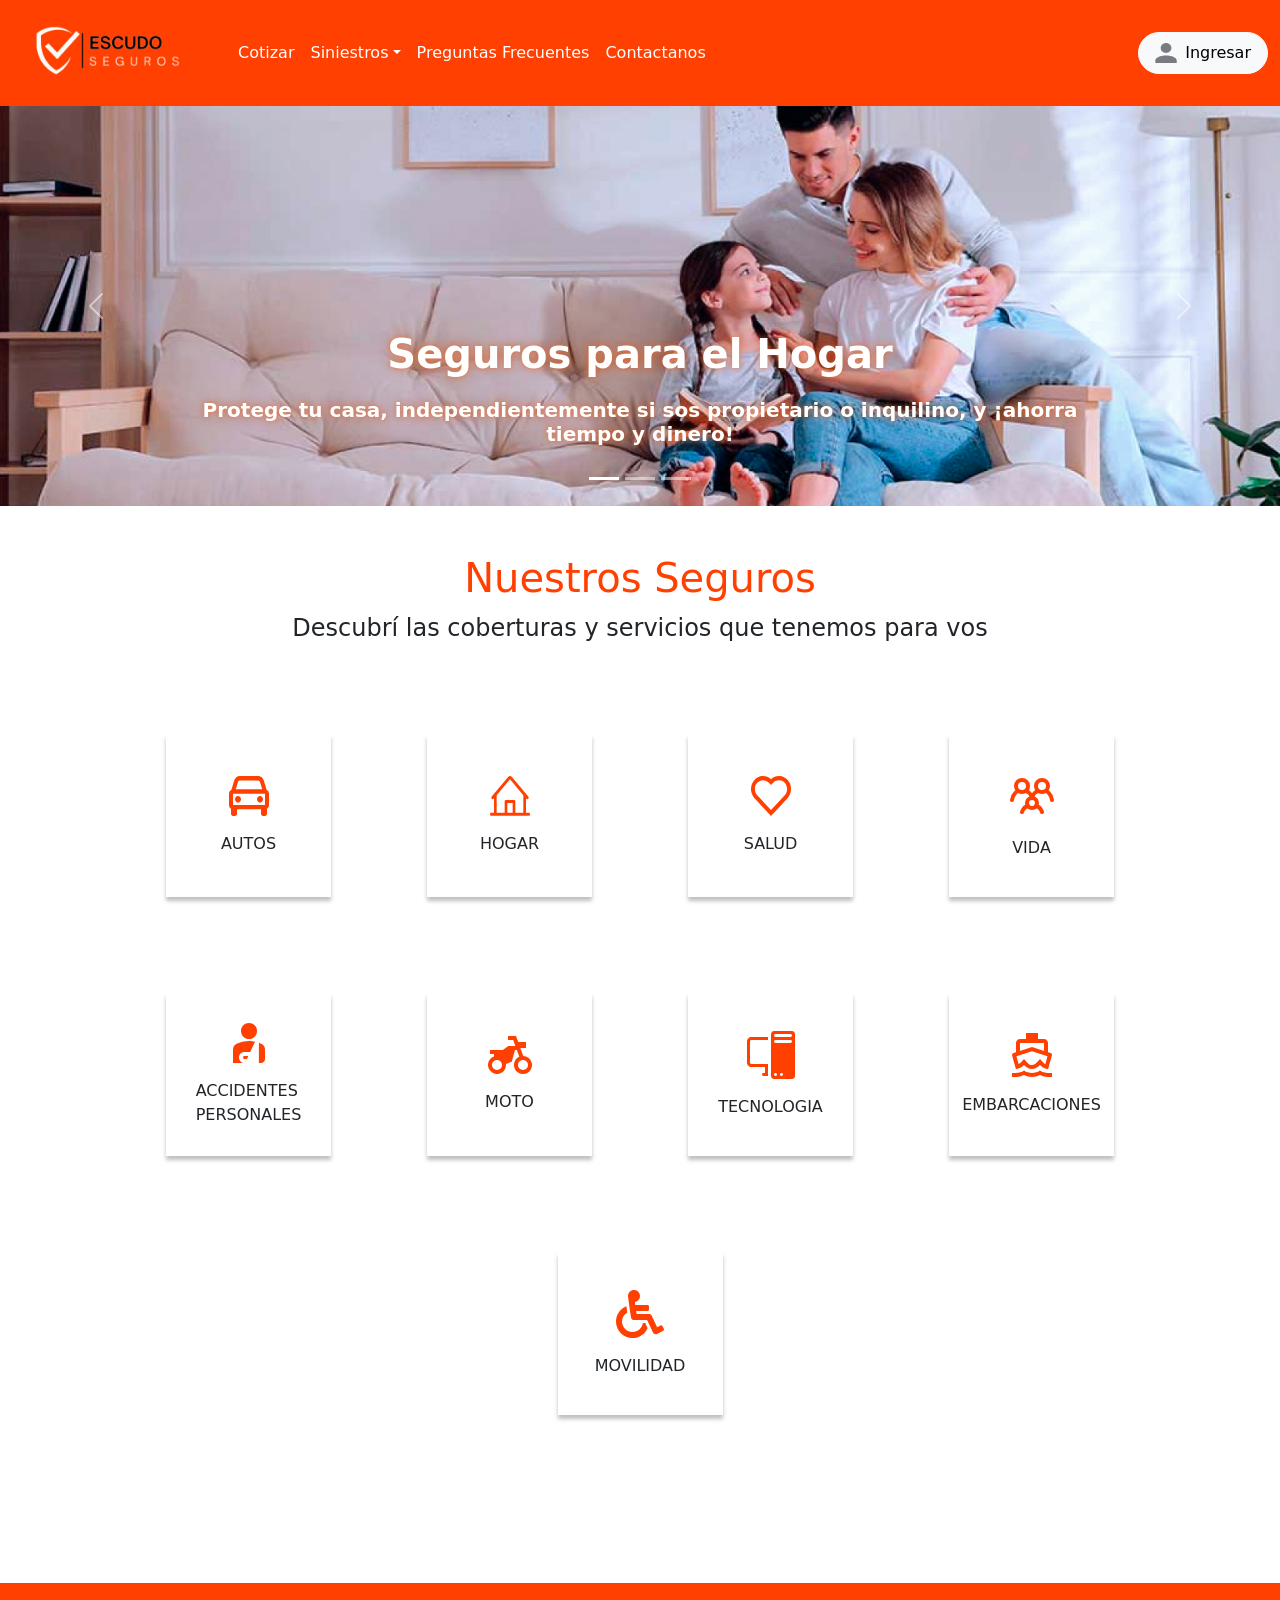
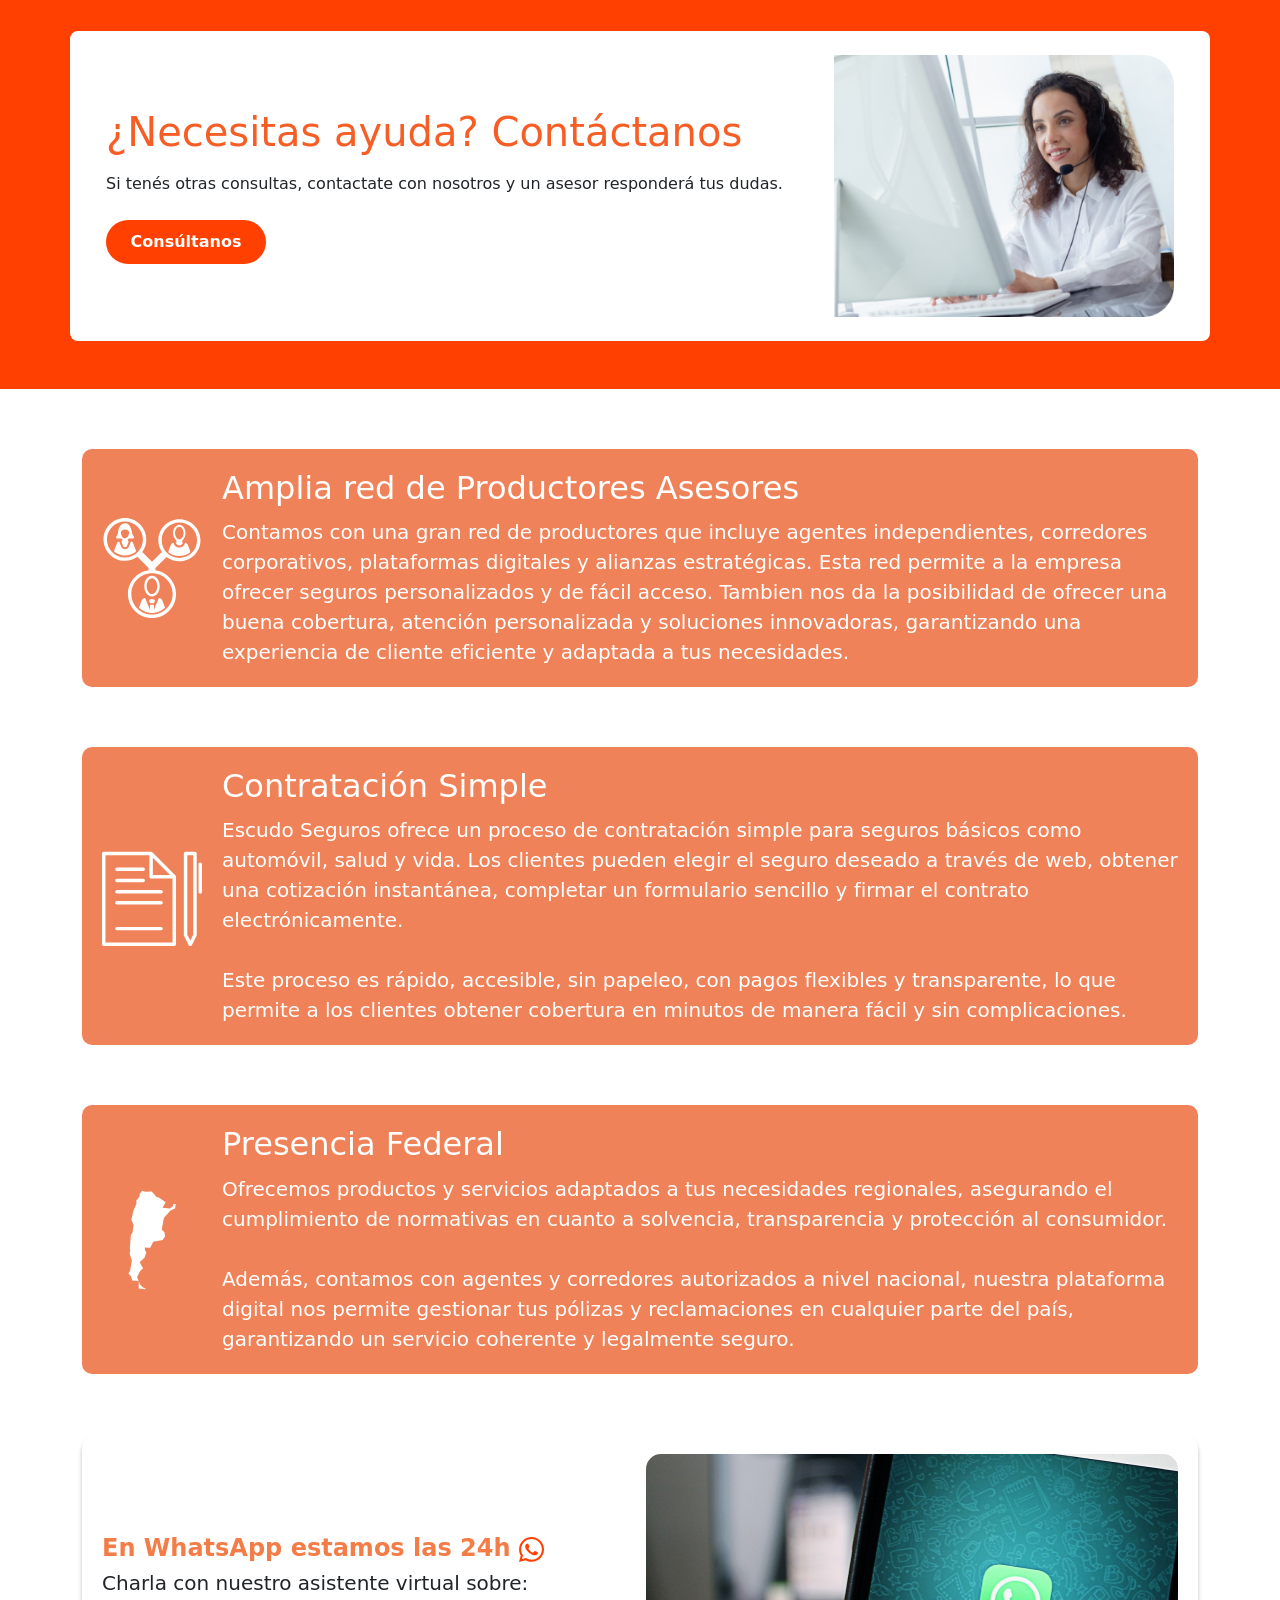
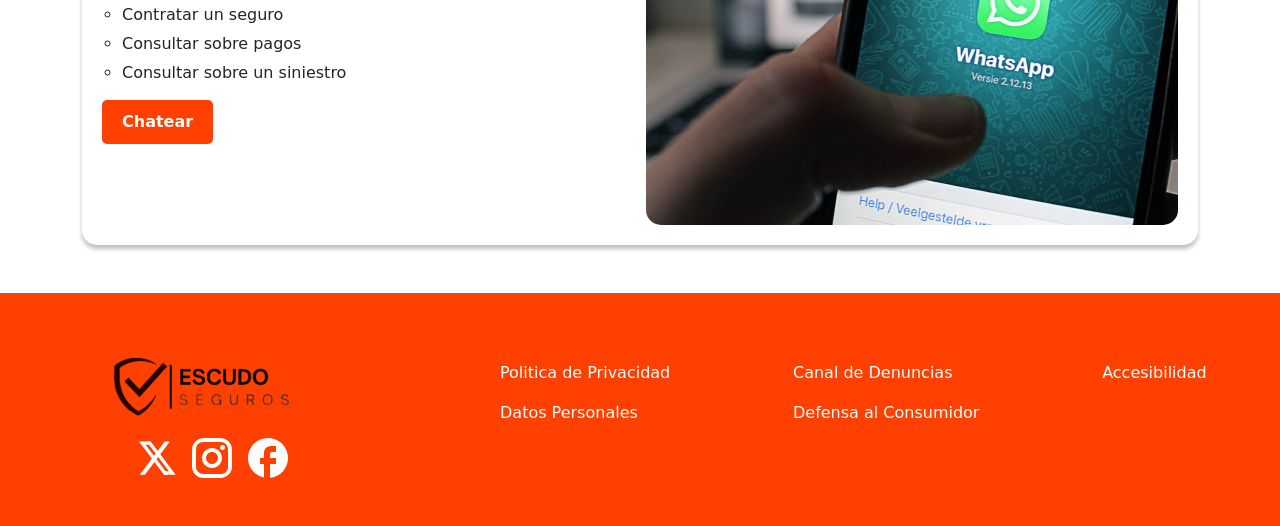
==== index.html @ 7edacebc "Subiendo el proyecto final actualizado" ====
<!DOCTYPE html>
<html lang="es">
<head>
    <meta charset="UTF-8">
    <meta name="viewport" content="width=device-width, initial-scale=1.0">
    <title>Escudo Seguros</title>
    <link rel="stylesheet" href="scss/custom.css">
    <link rel="shortcut icon" href="public/icon/escudo.ico" type="image/x-icon">
    <link rel="stylesheet" href="style.css">
    <!-- bootstrap css -->
    <link href="https://cdn.jsdelivr.net/npm/bootstrap@5.3.3/dist/css/bootstrap.min.css" rel="stylesheet" integrity="sha384-QWTKZyjpPEjISv5WaRU9OFeRpok6YctnYmDr5pNlyT2bRjXh0JMhjY6hW+ALEwIH" crossorigin="anonymous">
</head>
<body>
    <!-- navbar -->
    <header>
        <nav class="navbar navbar-expand-lg navbar-dark" style="background-color: #FF4000;">
            <div class="container-fluid">
                <a class="navbar-brand" href="index.html">
                    <img src="public/img/escudo-blan.png" alt="escudo-blan" style="height: 80px;">
                </a>
                <button class="navbar-toggler" type="button" data-bs-toggle="collapse" data-bs-target="#navbarSupportedContent" aria-controls="navbarSupportedContent" aria-expanded="false" aria-label="Toggle navigation">
                    <span class="navbar-toggler-icon"></span>
                </button>
                <div class="collapse navbar-collapse" id="navbarSupportedContent">
                    <ul class="navbar-nav me-auto mb-2 mb-lg-0">
                        <li class="nav-item">
                            <a class="nav-link active" aria-current="page" href="pages/Cotizar.html ">Cotizar</a>
                        </li>
                        <li class="nav-item dropdown">
                            <a class="nav-link dropdown-toggle active" href="pages/siniestros.html" role="button" data-bs-toggle="dropdown" aria-expanded="false">Siniestros</a>
                            <ul class="dropdown-menu border-0 shadow-lg">
                                <li><a class="dropdown-item py-2"  href="pages/siniestros.html">Denunciar Siniestros</a></li>
                                <li><a class="dropdown-item py-2" href="pages/Edo.Siniestro.html">Estado del Siniestro</a></li>
                                <li><hr class="dropdown-divider"></li>
                                <li><a class="dropdown-item py-2" href="pages/Aux24_7.html">Auxilio Mecánico 24/7</a></li>
                            </ul>
                        </li>
                        <li class="nav-item">
                            <a class="nav-link active" href="pages/PreguntasFrecuentes.html">Preguntas Frecuentes</a>
                        </li>
                        <li class="nav-item">
                            <a class="nav-link active" aria-current="page" href="pages/Contactanos.html">Contactanos</a>
                        </li>
                    </ul>
                    <button class="btn btn-light d-flex align-items-center gap-2 px-3 py-2 rounded-pill" type="button">
                        <img src="public/icon/Per ingresar.svg" alt="Icono ingresar">
                        <a href="pages/ingresar.html" class="text-decoration-none text-black"><span>Ingresar</span></a>
                    </button>
                </div>
            </div>
        </nav>
    </header>

    <main>
        
    <!-- CARRUSEL DE SEGUROS-->
        <aside>
            <div id="carouselExampleCaptions" class="carousel slide">
                <div class="carousel-indicators">
                <button type="button" data-bs-target="#carouselExampleCaptions" data-bs-slide-to="0" class="active" aria-current="true" aria-label="Slide 1"></button>
                <button type="button" data-bs-target="#carouselExampleCaptions" data-bs-slide-to="1" aria-label="Slide 2"></button>
                <button type="button" data-bs-target="#carouselExampleCaptions" data-bs-slide-to="2" aria-label="Slide 3"></button>
                </div>
                <div class="carousel-inner">
                <div class="carousel-item active">
                    <img src="public/img/segurohogar.png" class=" w-100 " style="height: 400px; object-fit: cover;" alt="segurohogar">
                    <div class="carousel-caption d-none d-md-block ">
                    <h1 class="blur-text">Seguros para el Hogar</h1>
                    <h5 class="blur-text">Protege tu casa, independientemente si sos propietario o inquilino, y ¡ahorra tiempo y dinero!</h5>
                    </div>
                </div>
                <div class="carousel-item">
                    <img src="public/img/seguro-autos 1.png" class=" w-100 " style="height: 400px; object-fit: cover;"  alt="seguro-autos">
                    <div class="carousel-caption d-none d-md-block">
                    <h1 class="blur-text">Seguros para tu Auto</h1>
                    <h5 class="blur-text">Viaja seguro, viaja tranquilo. Un seguro de auto que te acompaña en cada kilómetro.</h5>
                </div>
                </div>
                <div class="carousel-item">
                    <img src="public/img/accidentepersonal.png" class=" w-100 " style="height: 400px; object-fit: cover;" alt="accidentepersonal">
                    <div class="carousel-caption d-none d-md-block">
                    <h1 class="blur-text">Seguros para Accidentes Personales</h1>
                    <h5 class="blur-text">La vida es impredecible, pero tu seguridad no tiene que serlo. Protege lo más valioso: tú.</h5>
                    </div>
                </div>
                </div>
                <button class="carousel-control-prev" type="button" data-bs-target="#carouselExampleCaptions" data-bs-slide="prev">
                <span class="carousel-control-prev-icon" aria-hidden="true"></span>
                <span class="visually-hidden">Previous</span>
                </button>
                <button class="carousel-control-next" type="button" data-bs-target="#carouselExampleCaptions" data-bs-slide="next">
                <span class="carousel-control-next-icon" aria-hidden="true"></span>
                <span class="visually-hidden">Next</span>
                </button>
            </div>
        </aside>

<!-- NUESTROS SEGUROS -->

<section class="py-5">
    <div class="text-center">
        <h1 class="tex">Nuestros Seguros</h1>
        <p class="fs-4">Descubrí las coberturas y servicios que tenemos para vos</p>
    </div>
    <div class="d-flex justify-content-center py-4 flex-wrap">
        <div class="flex-column p-5 mx-5 my-5 shadow-md d-flex justify-content-center align-items-center" style="height: 163px; width: 165px;box-shadow: 0px 4px 4px 0px rgba(0,0,0,0.25);">
            <img src="public/icon/auto.svg" alt="">
            <span class="mt-3">AUTOS</span>
        </div>
        <div class="flex-column p-5 mx-5 my-5 shadow-md d-flex justify-content-center align-items-center" style="height: 163px; width: 165px;box-shadow: 0px 4px 4px 0px rgba(0,0,0,0.25);">
            <img src="public/icon/casa.svg" alt="">
            <span class="mt-3">HOGAR</span>
        </div>
        <div class="flex-column p-5 mx-5 my-5 shadow-md d-flex justify-content-center align-items-center" style="height: 163px; width: 165px;box-shadow: 0px 4px 4px 0px rgba(0,0,0,0.25);">
            <img src="public/icon/corazon.svg" alt="">
            <span class="mt-3">SALUD</span>
        </div>
        <div class="flex-column p-5 mx-5 my-5 shadow-md d-flex justify-content-center align-items-center" style="height: 163px; width: 165px;box-shadow: 0px 4px 4px 0px rgba(0,0,0,0.25);">
            <img src="public/icon/vida.svg" alt="">
            <span class="mt-3">VIDA</span>
        </div>
        <div class="flex-column p-5 mx-5 my-5 shadow-md d-flex justify-content-center align-items-center" style="height: 163px; width: 165px;box-shadow: 0px 4px 4px 0px rgba(0,0,0,0.25);">
            <img src="./public/icon/Vector.svg" alt="">
            <span class="mt-3">ACCIDENTES PERSONALES</span>
        </div>
        <div class="flex-column p-5 mx-5 my-5 shadow-md d-flex justify-content-center align-items-center" style="height: 163px; width: 165px;box-shadow: 0px 4px 4px 0px rgba(0,0,0,0.25);">
            <img src="public/icon/moto.svg" alt="">
            <span class="mt-3">MOTO</span>
        </div>
        <div class="flex-column p-5 mx-5 my-5 shadow-md d-flex justify-content-center align-items-center" style="height: 163px; width: 165px;box-shadow: 0px 4px 4px 0px rgba(0,0,0,0.25);">
            <img src="public/icon/tecnologia.svg" alt="">
            <span class="mt-3">TECNOLOGIA</span>
        </div>
        <div class="flex-column p-5 mx-5 my-5 shadow-md d-flex justify-content-center align-items-center" style="height: 163px; width: 165px;box-shadow: 0px 4px 4px 0px rgba(0,0,0,0.25);">
            <img src="public/icon/embarcaciones.svg" alt="">
            <span class="mt-3">EMBARCACIONES</span>
        </div>
        <div class="flex-column p-5 mx-5 my-5 shadow-md d-flex justify-content-center align-items-center" style="height: 163px; width: 165px;box-shadow: 0px 4px 4px 0px rgba(0,0,0,0.25);">
            <img src="public/icon/movilidad.svg" alt="">
            <span class="mt-3">MOVILIDAD</span>
        </div>
        </div>
</section>

<!-- CONTACTANOS -->

<section class="d-flex align-items-center justify-content-center text-center mt-5 py-5 sc">
    <div class="container">
        <div class="row bg-white rounded-3 p-4">
            <div class="col-md-8 d-flex flex-column justify-content-center text-start">
                <h1 class="mb-3 h2c">¿Necesitas ayuda? Contáctanos</h1>
                <p class="mb-4">Si tenés otras consultas, contactate con nosotros y un asesor responderá tus dudas.</p>
                <button class="whatsapp-btn sc rounded-pill" style="width: 160px;">
                    <a href="pages/Contactanos.html" class="text-decoration-none text-white"><span>Consúltanos</span></a>
                </button>
            </div>
            <div class="col-md-4 d-flex align-items-center justify-content-center">
                <img class="img-fluid" src="public/img/servicioalclientedigital.png" alt="Servicio al cliente digital" style="height: auto;">
            </div>
        </div>
    </div>
</section>

<!-- POR QUE ELEGIRNOS -->

<section>
    <div class="container mt-5">
        <!-- Tarjeta 1 -->
        <div class="custom-card d-flex">
            <img src="public/icon/family-connection.svg" alt="Amplia red de Productores Asesores">
            <div>
                <h2>Amplia red de Productores Asesores</h2>
                <p class="fs-5">Contamos con una gran red de productores que incluye agentes independientes, corredores corporativos, plataformas digitales y alianzas estratégicas. Esta red permite a la empresa ofrecer seguros personalizados y de fácil acceso.
                    Tambien nos da la posibilidad de  ofrecer una buena cobertura, atención personalizada y soluciones innovadoras, garantizando una experiencia de cliente eficiente y adaptada a tus necesidades.</p>
            </div>
        </div>

        <!-- Tarjeta 2 -->
        <div class="custom-card d-flex">
            <img src="public/icon/contratacion simple.svg" alt="Icono de Contratación">
            <div>
                <h2>Contratación Simple</h2>
                <p class="fs-5">Escudo Seguros ofrece un proceso de contratación simple para seguros básicos como automóvil, salud y vida. Los clientes pueden elegir el seguro deseado a través de web, obtener una cotización instantánea, completar un formulario sencillo y firmar el contrato electrónicamente.<br>
                    <br>
                    Este proceso es rápido, accesible, sin papeleo, con pagos flexibles y transparente, lo que permite a los clientes obtener cobertura en minutos de manera fácil y sin complicaciones.</p>
            </div>
        </div>

        <!-- Tarjeta 3 -->
        <div class="custom-card d-flex">
            <img src="public/icon/presenciaFederal.svg" alt="Icono de Presencia">
            <div>
                <h2 >Presencia Federal</h2>
                <p class="fs-5">Ofrecemos productos y servicios adaptados a tus necesidades regionales, asegurando el cumplimiento de normativas en cuanto a solvencia, transparencia y protección al consumidor. <br>
                    <br>
                    Además, contamos con agentes y corredores autorizados a nivel nacional, nuestra plataforma digital nos permite gestionar tus pólizas y reclamaciones en cualquier parte del país, garantizando un servicio coherente y legalmente seguro.
                </p>
            </div>
        </div>
    </div>
</section>

<!-- WHATSAPP -->

<section>
    <div class="container my-5">
        <div class="whatsapp-card">
            <!-- Información -->
            <div class="whatsapp-info">
                <h4>En WhatsApp estamos las 24h <img src="public/icon/ws contac.svg" alt="WhatsApp" style="width: 25px;"></h4>
                <h5 >Charla con nuestro asistente virtual sobre:</h5>
                <ul>
                    <li>Contratar un seguro</li>
                    <li>Consultar sobre pagos</li>
                    <li>Consultar sobre un siniestro</li>
                </ul>
                <button class="whatsapp-btn">
                    <a href="https://web.whatsapp.com/" class="text-decoration-none text-white"><span>Chatear</span></a>
                </button>
            </div>

            <!-- Imagen -->
            <div class="whatsapp-image">
                <img class="img-fluid" style="height: auto;" src="public/img/whatsapp-2 1.png" alt="WhatsApp Chat">
</section>

</main>

<!-- footer -->

<footer class=" text-center py-5 mt-5" style="background-color: #FF4000;">
    <div class="container-fluid">
        <div class="row align-items-center">
            <div class="col-md-4">
                <img src="public/img/escudoblack.png" alt="escudonegro" class="mb-3">
                <div class="d-flex justify-content-center gap-3">
                    <img src="public/icon/x.svg" alt="x" class="cursor-pointer">
                    <img src="public/icon/ig.svg" alt="Instagram" class="cursor-pointer">
                    <img src="public/icon/fb.svg" alt="Facebook" class="cursor-pointer">
                </div>
            </div>
            <div class="col-md-8">
                <nav class="d-flex justify-content-around">
                    <ul class="list-unstyled text-start">
                        <li class="mb-3"><a href="" class="text-decoration-none text-white">Politica de Privacidad</a></li>
                        <li class="mb-3"><a href="" class="text-decoration-none text-white">Datos Personales</a></li>
                    </ul>
                    <ul class="list-unstyled text-start">
                        <li class="mb-3"><a href="" class="text-decoration-none text-white">Canal de Denuncias</a></li>
                        <li class="mb-3"><a href="" class="text-decoration-none text-white">Defensa al Consumidor</a></li>
                    </ul>
                    <ul class="list-unstyled text-start">
                        <li class="mb-3"><a href="" class="text-decoration-none text-white">Accesibilidad</a></li>
                    </ul>
                </nav>
            </div>
        </div>
    </div>
</footer>

    <!-- bootstrap js  -->
    <script src="https://cdn.jsdelivr.net/npm/bootstrap@5.3.3/dist/js/bootstrap.bundle.min.js" integrity="sha384-YvpcrYf0tY3lHB60NNkmXc5s9fDVZLESaAA55NDzOxhy9GkcIdslK1eN7N6jIeHz" crossorigin="anonymous"></script>
</body>
</html>
---- style.css ----
.nav {
    background: #FF4000;
    height: 140px ;
}

.lin{
    color: white;
}

.tex{
    color: #FF4000;
}

.h2c{
    color: #F75E25;
}

.sc{
    background-color: #FF4000;
}

/* Estilo del título con difuminado */
.blur-text {
    
    font-weight: bold;
    color: #ffffff; /* Color base */
    text-shadow: 0 0 5px rgba(232, 98, 36, 0.6), /* Difuminado ligero */
                 0 0 10px rgba(232, 98, 36, 0.4), /* Difuminado medio */
                 0 0 15px rgba(232, 98, 36, 0.2); /* Difuminado suave */
    margin-bottom: 20px;
}

.custom-card {
    background-color: #F08259;
    color: white;
    border-radius: 10px;
    padding: 20px;
    margin: 60px 0;
    display: flex;
    align-items: center;
}
.custom-card img {
    width: 100px;
    margin-right: 20px;
}
.custom-card h2 {
    margin-bottom: 10px;
}
.custom-card p {
    margin: 0;
}
.custom-card:hover {
    box-shadow: 0 4px 15px rgba(0, 0, 0, 0.2);
}

.whatsapp-card {
    background-color: white;
    border-radius: 15px;
    box-shadow: 0px 4px 4px 0px rgba(0,0,0,0.25);
    padding: 20px;
    display: flex;
    align-items: center;
    gap: 20px;
}
.whatsapp-info {
    flex: 1;
}
.whatsapp-info h4 {
    color: #f47c47;
    font-weight: bold;
}
.whatsapp-info p {
    margin-bottom: 10px;
}
.whatsapp-info ul {
    padding-left: 20px;
    margin-bottom: 15px;
}
.whatsapp-info ul li {
    list-style-type: circle;
    margin-bottom: 5px;
}
.whatsapp-btn {
    background-color: #FF4000;
    color: white;
    border: none;
    padding: 10px 20px;
    border-radius: 5px;
    font-weight: bold;
}
.whatsapp-btn:hover {
    background-color: #e0693c;
}
.whatsapp-image img {
    width: 100%;
    border-radius: 15px;
}

.footer{
    color: white;
    text-align: center;
    width: 100%;
    height: 175px;
    margin-top: 20px;
}

.ulclass{
    color: white;
}

.faq-section {
    background-color: #F6ECEC;
    border-radius: 10px; 
    padding: 20px; 
}

.faq-title {
    color: #f05922; 
    font-weight: bold;
}
@media (min-width: 992px) {                                                                                   
    .nav-item.dropdown:hover .dropdown-menu {                                                                 
        display: block;                                                                                       
        margin-top: 0;                                                                                        
        animation: fadeIn 0.2s ease-in-out;                                                                   
    }                                                                                                         
}
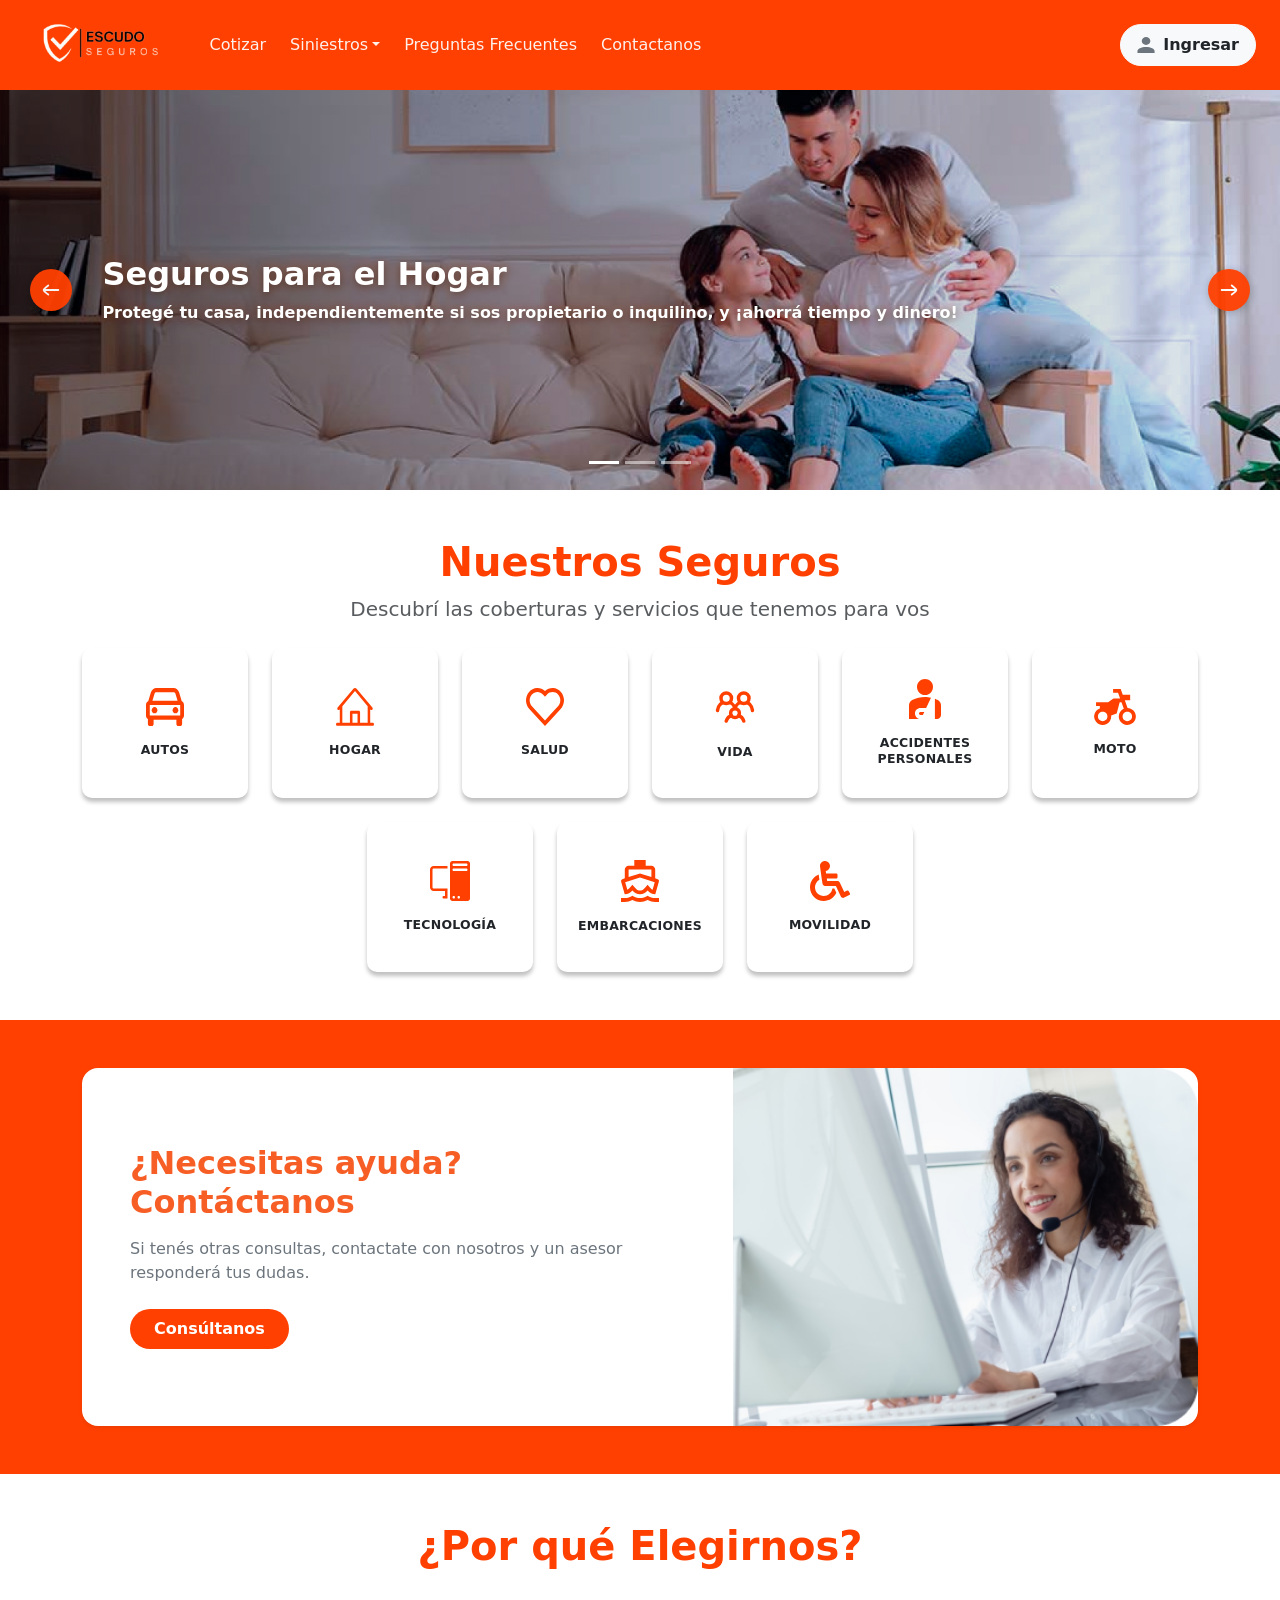
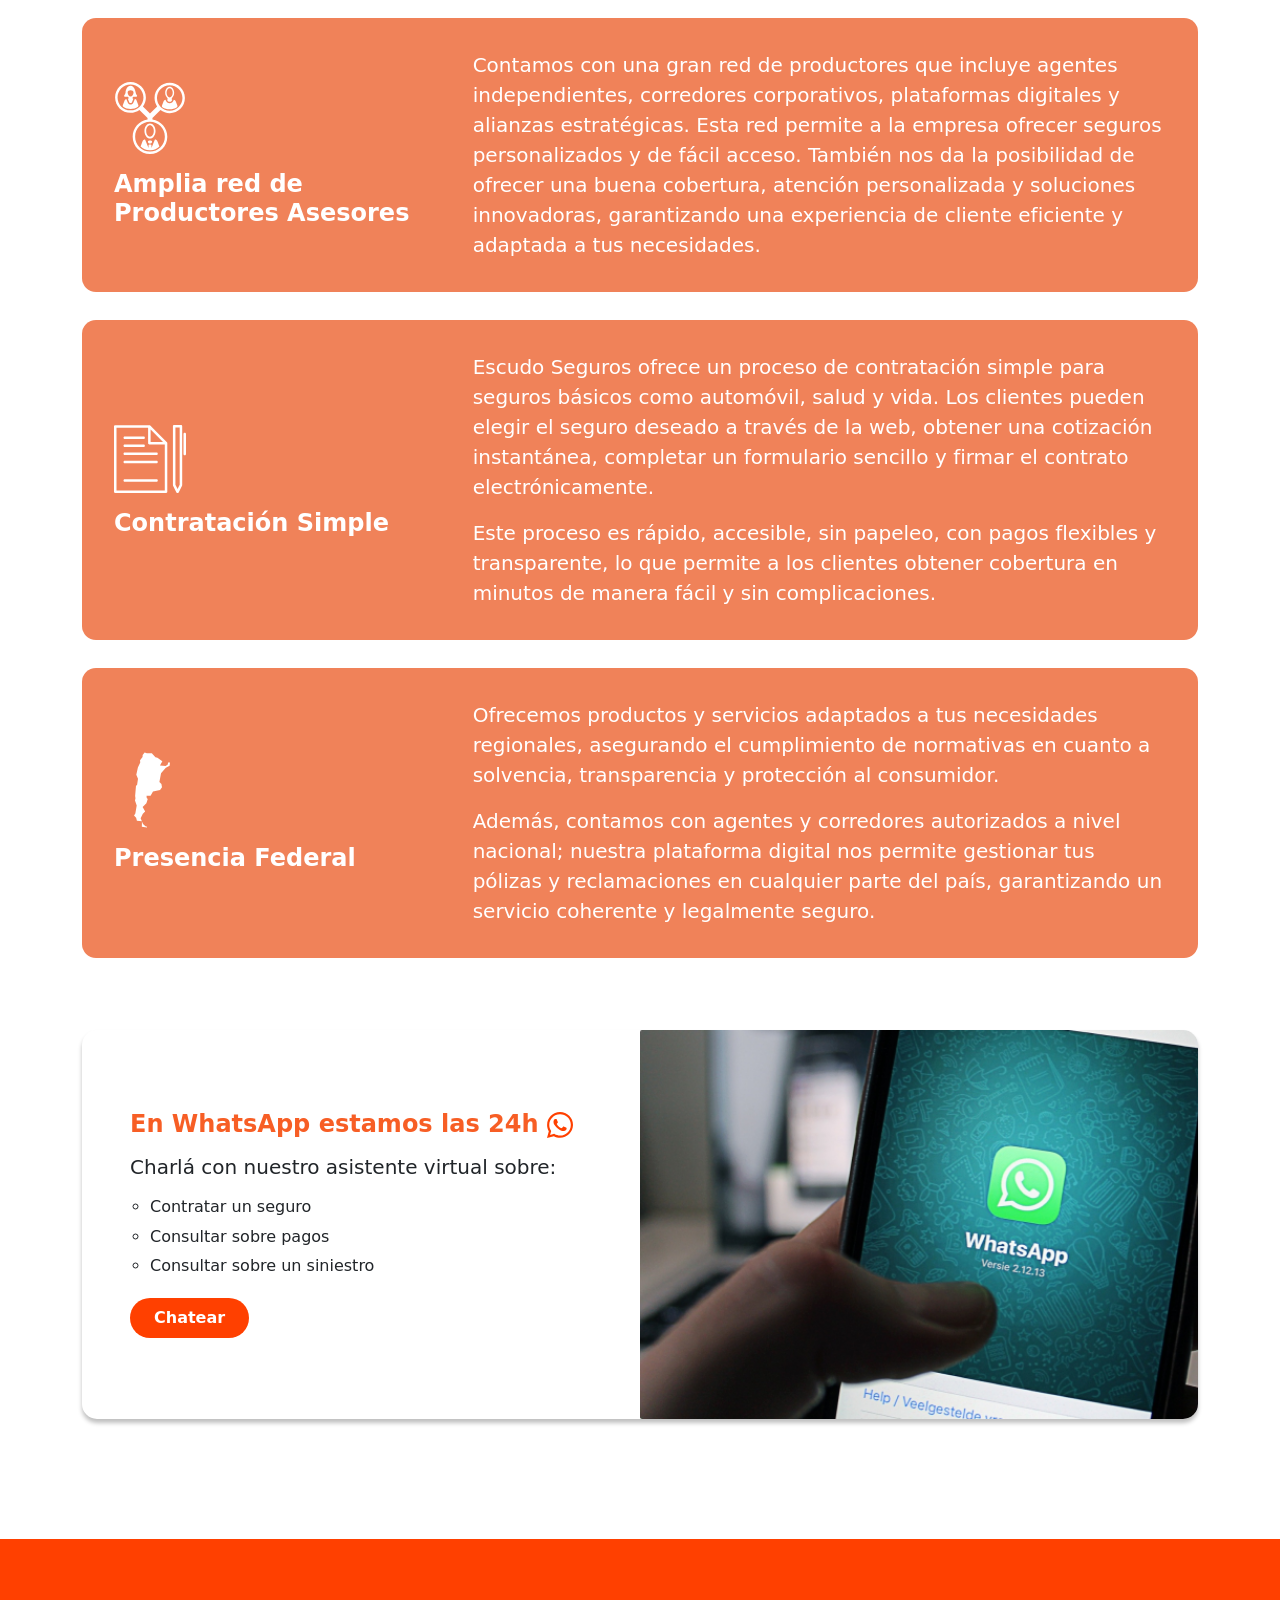
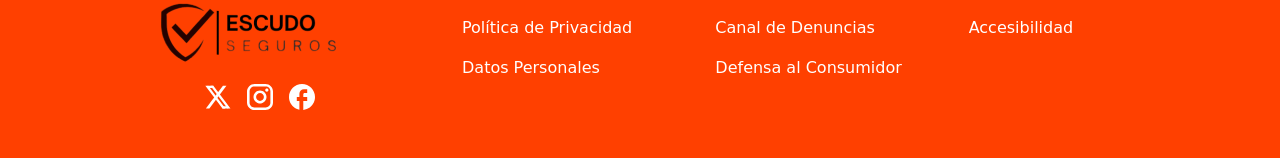
==== commit 977f5557: "terminando" ====
--- a/index.html
+++ b/index.html
@@ -1,264 +1,369 @@
-<!DOCTYPE html>
-<html lang="es">
-<head>
-    <meta charset="UTF-8">
-    <meta name="viewport" content="width=device-width, initial-scale=1.0">
-    <title>Escudo Seguros</title>
-    <link rel="stylesheet" href="scss/custom.css">
-    <link rel="shortcut icon" href="public/icon/escudo.ico" type="image/x-icon">
-    <link rel="stylesheet" href="style.css">
-    <!-- bootstrap css -->
-    <link href="https://cdn.jsdelivr.net/npm/bootstrap@5.3.3/dist/css/bootstrap.min.css" rel="stylesheet" integrity="sha384-QWTKZyjpPEjISv5WaRU9OFeRpok6YctnYmDr5pNlyT2bRjXh0JMhjY6hW+ALEwIH" crossorigin="anonymous">
-</head>
-<body>
-    <!-- navbar -->
-    <header>
-        <nav class="navbar navbar-expand-lg navbar-dark" style="background-color: #FF4000;">
-            <div class="container-fluid">
-                <a class="navbar-brand" href="index.html">
-                    <img src="public/img/escudo-blan.png" alt="escudo-blan" style="height: 80px;">
-                </a>
-                <button class="navbar-toggler" type="button" data-bs-toggle="collapse" data-bs-target="#navbarSupportedContent" aria-controls="navbarSupportedContent" aria-expanded="false" aria-label="Toggle navigation">
-                    <span class="navbar-toggler-icon"></span>
-                </button>
-                <div class="collapse navbar-collapse" id="navbarSupportedContent">
-                    <ul class="navbar-nav me-auto mb-2 mb-lg-0">
-                        <li class="nav-item">
-                            <a class="nav-link active" aria-current="page" href="pages/Cotizar.html ">Cotizar</a>
-                        </li>
-                        <li class="nav-item dropdown">
-                            <a class="nav-link dropdown-toggle active" href="pages/siniestros.html" role="button" data-bs-toggle="dropdown" aria-expanded="false">Siniestros</a>
-                            <ul class="dropdown-menu border-0 shadow-lg">
-                                <li><a class="dropdown-item py-2"  href="pages/siniestros.html">Denunciar Siniestros</a></li>
-                                <li><a class="dropdown-item py-2" href="pages/Edo.Siniestro.html">Estado del Siniestro</a></li>
-                                <li><hr class="dropdown-divider"></li>
-                                <li><a class="dropdown-item py-2" href="pages/Aux24_7.html">Auxilio Mecánico 24/7</a></li>
-                            </ul>
-                        </li>
-                        <li class="nav-item">
-                            <a class="nav-link active" href="pages/PreguntasFrecuentes.html">Preguntas Frecuentes</a>
-                        </li>
-                        <li class="nav-item">
-                            <a class="nav-link active" aria-current="page" href="pages/Contactanos.html">Contactanos</a>
-                        </li>
-                    </ul>
-                    <button class="btn btn-light d-flex align-items-center gap-2 px-3 py-2 rounded-pill" type="button">
-                        <img src="public/icon/Per ingresar.svg" alt="Icono ingresar">
-                        <a href="pages/ingresar.html" class="text-decoration-none text-black"><span>Ingresar</span></a>
-                    </button>
-                </div>
-            </div>
-        </nav>
-    </header>
-
-    <main>
-        
-    <!-- CARRUSEL DE SEGUROS-->
-        <aside>
-            <div id="carouselExampleCaptions" class="carousel slide">
-                <div class="carousel-indicators">
-                <button type="button" data-bs-target="#carouselExampleCaptions" data-bs-slide-to="0" class="active" aria-current="true" aria-label="Slide 1"></button>
-                <button type="button" data-bs-target="#carouselExampleCaptions" data-bs-slide-to="1" aria-label="Slide 2"></button>
-                <button type="button" data-bs-target="#carouselExampleCaptions" data-bs-slide-to="2" aria-label="Slide 3"></button>
-                </div>
-                <div class="carousel-inner">
-                <div class="carousel-item active">
-                    <img src="public/img/segurohogar.png" class=" w-100 " style="height: 400px; object-fit: cover;" alt="segurohogar">
-                    <div class="carousel-caption d-none d-md-block ">
-                    <h1 class="blur-text">Seguros para el Hogar</h1>
-                    <h5 class="blur-text">Protege tu casa, independientemente si sos propietario o inquilino, y ¡ahorra tiempo y dinero!</h5>
-                    </div>
-                </div>
-                <div class="carousel-item">
-                    <img src="public/img/seguro-autos 1.png" class=" w-100 " style="height: 400px; object-fit: cover;"  alt="seguro-autos">
-                    <div class="carousel-caption d-none d-md-block">
-                    <h1 class="blur-text">Seguros para tu Auto</h1>
-                    <h5 class="blur-text">Viaja seguro, viaja tranquilo. Un seguro de auto que te acompaña en cada kilómetro.</h5>
-                </div>
-                </div>
-                <div class="carousel-item">
-                    <img src="public/img/accidentepersonal.png" class=" w-100 " style="height: 400px; object-fit: cover;" alt="accidentepersonal">
-                    <div class="carousel-caption d-none d-md-block">
-                    <h1 class="blur-text">Seguros para Accidentes Personales</h1>
-                    <h5 class="blur-text">La vida es impredecible, pero tu seguridad no tiene que serlo. Protege lo más valioso: tú.</h5>
-                    </div>
-                </div>
-                </div>
-                <button class="carousel-control-prev" type="button" data-bs-target="#carouselExampleCaptions" data-bs-slide="prev">
-                <span class="carousel-control-prev-icon" aria-hidden="true"></span>
-                <span class="visually-hidden">Previous</span>
-                </button>
-                <button class="carousel-control-next" type="button" data-bs-target="#carouselExampleCaptions" data-bs-slide="next">
-                <span class="carousel-control-next-icon" aria-hidden="true"></span>
-                <span class="visually-hidden">Next</span>
-                </button>
-            </div>
-        </aside>
-
-<!-- NUESTROS SEGUROS -->
-
-<section class="py-5">
-    <div class="text-center">
-        <h1 class="tex">Nuestros Seguros</h1>
-        <p class="fs-4">Descubrí las coberturas y servicios que tenemos para vos</p>
-    </div>
-    <div class="d-flex justify-content-center py-4 flex-wrap">
-        <div class="flex-column p-5 mx-5 my-5 shadow-md d-flex justify-content-center align-items-center" style="height: 163px; width: 165px;box-shadow: 0px 4px 4px 0px rgba(0,0,0,0.25);">
-            <img src="public/icon/auto.svg" alt="">
-            <span class="mt-3">AUTOS</span>
-        </div>
-        <div class="flex-column p-5 mx-5 my-5 shadow-md d-flex justify-content-center align-items-center" style="height: 163px; width: 165px;box-shadow: 0px 4px 4px 0px rgba(0,0,0,0.25);">
-            <img src="public/icon/casa.svg" alt="">
-            <span class="mt-3">HOGAR</span>
-        </div>
-        <div class="flex-column p-5 mx-5 my-5 shadow-md d-flex justify-content-center align-items-center" style="height: 163px; width: 165px;box-shadow: 0px 4px 4px 0px rgba(0,0,0,0.25);">
-            <img src="public/icon/corazon.svg" alt="">
-            <span class="mt-3">SALUD</span>
-        </div>
-        <div class="flex-column p-5 mx-5 my-5 shadow-md d-flex justify-content-center align-items-center" style="height: 163px; width: 165px;box-shadow: 0px 4px 4px 0px rgba(0,0,0,0.25);">
-            <img src="public/icon/vida.svg" alt="">
-            <span class="mt-3">VIDA</span>
-        </div>
-        <div class="flex-column p-5 mx-5 my-5 shadow-md d-flex justify-content-center align-items-center" style="height: 163px; width: 165px;box-shadow: 0px 4px 4px 0px rgba(0,0,0,0.25);">
-            <img src="./public/icon/Vector.svg" alt="">
-            <span class="mt-3">ACCIDENTES PERSONALES</span>
-        </div>
-        <div class="flex-column p-5 mx-5 my-5 shadow-md d-flex justify-content-center align-items-center" style="height: 163px; width: 165px;box-shadow: 0px 4px 4px 0px rgba(0,0,0,0.25);">
-            <img src="public/icon/moto.svg" alt="">
-            <span class="mt-3">MOTO</span>
-        </div>
-        <div class="flex-column p-5 mx-5 my-5 shadow-md d-flex justify-content-center align-items-center" style="height: 163px; width: 165px;box-shadow: 0px 4px 4px 0px rgba(0,0,0,0.25);">
-            <img src="public/icon/tecnologia.svg" alt="">
-            <span class="mt-3">TECNOLOGIA</span>
-        </div>
-        <div class="flex-column p-5 mx-5 my-5 shadow-md d-flex justify-content-center align-items-center" style="height: 163px; width: 165px;box-shadow: 0px 4px 4px 0px rgba(0,0,0,0.25);">
-            <img src="public/icon/embarcaciones.svg" alt="">
-            <span class="mt-3">EMBARCACIONES</span>
-        </div>
-        <div class="flex-column p-5 mx-5 my-5 shadow-md d-flex justify-content-center align-items-center" style="height: 163px; width: 165px;box-shadow: 0px 4px 4px 0px rgba(0,0,0,0.25);">
-            <img src="public/icon/movilidad.svg" alt="">
-            <span class="mt-3">MOVILIDAD</span>
-        </div>
-        </div>
-</section>
-
-<!-- CONTACTANOS -->
-
-<section class="d-flex align-items-center justify-content-center text-center mt-5 py-5 sc">
-    <div class="container">
-        <div class="row bg-white rounded-3 p-4">
-            <div class="col-md-8 d-flex flex-column justify-content-center text-start">
-                <h1 class="mb-3 h2c">¿Necesitas ayuda? Contáctanos</h1>
-                <p class="mb-4">Si tenés otras consultas, contactate con nosotros y un asesor responderá tus dudas.</p>
-                <button class="whatsapp-btn sc rounded-pill" style="width: 160px;">
-                    <a href="pages/Contactanos.html" class="text-decoration-none text-white"><span>Consúltanos</span></a>
-                </button>
-            </div>
-            <div class="col-md-4 d-flex align-items-center justify-content-center">
-                <img class="img-fluid" src="public/img/servicioalclientedigital.png" alt="Servicio al cliente digital" style="height: auto;">
-            </div>
-        </div>
-    </div>
-</section>
-
-<!-- POR QUE ELEGIRNOS -->
-
-<section>
-    <div class="container mt-5">
-        <!-- Tarjeta 1 -->
-        <div class="custom-card d-flex">
-            <img src="public/icon/family-connection.svg" alt="Amplia red de Productores Asesores">
-            <div>
-                <h2>Amplia red de Productores Asesores</h2>
-                <p class="fs-5">Contamos con una gran red de productores que incluye agentes independientes, corredores corporativos, plataformas digitales y alianzas estratégicas. Esta red permite a la empresa ofrecer seguros personalizados y de fácil acceso.
-                    Tambien nos da la posibilidad de  ofrecer una buena cobertura, atención personalizada y soluciones innovadoras, garantizando una experiencia de cliente eficiente y adaptada a tus necesidades.</p>
-            </div>
-        </div>
-
-        <!-- Tarjeta 2 -->
-        <div class="custom-card d-flex">
-            <img src="public/icon/contratacion simple.svg" alt="Icono de Contratación">
-            <div>
-                <h2>Contratación Simple</h2>
-                <p class="fs-5">Escudo Seguros ofrece un proceso de contratación simple para seguros básicos como automóvil, salud y vida. Los clientes pueden elegir el seguro deseado a través de web, obtener una cotización instantánea, completar un formulario sencillo y firmar el contrato electrónicamente.<br>
-                    <br>
-                    Este proceso es rápido, accesible, sin papeleo, con pagos flexibles y transparente, lo que permite a los clientes obtener cobertura en minutos de manera fácil y sin complicaciones.</p>
-            </div>
-        </div>
-
-        <!-- Tarjeta 3 -->
-        <div class="custom-card d-flex">
-            <img src="public/icon/presenciaFederal.svg" alt="Icono de Presencia">
-            <div>
-                <h2 >Presencia Federal</h2>
-                <p class="fs-5">Ofrecemos productos y servicios adaptados a tus necesidades regionales, asegurando el cumplimiento de normativas en cuanto a solvencia, transparencia y protección al consumidor. <br>
-                    <br>
-                    Además, contamos con agentes y corredores autorizados a nivel nacional, nuestra plataforma digital nos permite gestionar tus pólizas y reclamaciones en cualquier parte del país, garantizando un servicio coherente y legalmente seguro.
-                </p>
-            </div>
-        </div>
-    </div>
-</section>
-
-<!-- WHATSAPP -->
-
-<section>
-    <div class="container my-5">
-        <div class="whatsapp-card">
-            <!-- Información -->
-            <div class="whatsapp-info">
-                <h4>En WhatsApp estamos las 24h <img src="public/icon/ws contac.svg" alt="WhatsApp" style="width: 25px;"></h4>
-                <h5 >Charla con nuestro asistente virtual sobre:</h5>
-                <ul>
-                    <li>Contratar un seguro</li>
-                    <li>Consultar sobre pagos</li>
-                    <li>Consultar sobre un siniestro</li>
-                </ul>
-                <button class="whatsapp-btn">
-                    <a href="https://web.whatsapp.com/" class="text-decoration-none text-white"><span>Chatear</span></a>
-                </button>
-            </div>
-
-            <!-- Imagen -->
-            <div class="whatsapp-image">
-                <img class="img-fluid" style="height: auto;" src="public/img/whatsapp-2 1.png" alt="WhatsApp Chat">
-</section>
-
-</main>
-
-<!-- footer -->
-
-<footer class=" text-center py-5 mt-5" style="background-color: #FF4000;">
-    <div class="container-fluid">
-        <div class="row align-items-center">
-            <div class="col-md-4">
-                <img src="public/img/escudoblack.png" alt="escudonegro" class="mb-3">
-                <div class="d-flex justify-content-center gap-3">
-                    <img src="public/icon/x.svg" alt="x" class="cursor-pointer">
-                    <img src="public/icon/ig.svg" alt="Instagram" class="cursor-pointer">
-                    <img src="public/icon/fb.svg" alt="Facebook" class="cursor-pointer">
-                </div>
-            </div>
-            <div class="col-md-8">
-                <nav class="d-flex justify-content-around">
-                    <ul class="list-unstyled text-start">
-                        <li class="mb-3"><a href="" class="text-decoration-none text-white">Politica de Privacidad</a></li>
-                        <li class="mb-3"><a href="" class="text-decoration-none text-white">Datos Personales</a></li>
-                    </ul>
-                    <ul class="list-unstyled text-start">
-                        <li class="mb-3"><a href="" class="text-decoration-none text-white">Canal de Denuncias</a></li>
-                        <li class="mb-3"><a href="" class="text-decoration-none text-white">Defensa al Consumidor</a></li>
-                    </ul>
-                    <ul class="list-unstyled text-start">
-                        <li class="mb-3"><a href="" class="text-decoration-none text-white">Accesibilidad</a></li>
-                    </ul>
-                </nav>
-            </div>
-        </div>
-    </div>
-</footer>
-
-    <!-- bootstrap js  -->
-    <script src="https://cdn.jsdelivr.net/npm/bootstrap@5.3.3/dist/js/bootstrap.bundle.min.js" integrity="sha384-YvpcrYf0tY3lHB60NNkmXc5s9fDVZLESaAA55NDzOxhy9GkcIdslK1eN7N6jIeHz" crossorigin="anonymous"></script>
-</body>
-</html>+<!DOCTYPE html>
+<html lang="es">
+<head>
+    <meta charset="UTF-8">
+    <meta name="viewport" content="width=device-width, initial-scale=1.0">
+    <title>Escudo Seguros</title>
+    <link rel="shortcut icon" href="public/icon/escudo.ico" type="image/x-icon">
+    <!-- Google Font: Manrope -->
+    <link rel="preconnect" href="https://fonts.googleapis.com">
+    <link rel="preconnect" href="https://fonts.gstatic.com" crossorigin>
+    <link href="https://fonts.googleapis.com/css2?family=Manrope:wght@200..800&display=swap" rel="stylesheet">
+    <!-- Bootstrap compilado + Estilos propios -->
+    <link rel="stylesheet" href="scss/custom.css">
+    <link rel="stylesheet" href="style.css">
+</head>
+<body>
+    <!-- Navbar -->
+    <header>
+        <nav class="navbar navbar-expand-lg navbar-dark navbar-escudo">
+            <div class="container-fluid px-lg-4">
+                <a class="navbar-brand" href="index.html">
+                    <img src="public/img/escudo-blan.png" alt="Escudo Seguros">
+                </a>
+                <button class="navbar-toggler" type="button" data-bs-toggle="collapse" data-bs-target="#navbarSupportedContent" aria-controls="navbarSupportedContent" aria-expanded="false" aria-label="Abrir navegación">
+                    <span class="navbar-toggler-icon"></span>
+                </button>
+                <div class="collapse navbar-collapse" id="navbarSupportedContent">
+                    <ul class="navbar-nav me-auto mb-2 mb-lg-0 gap-lg-2">
+                        <li class="nav-item">
+                            <a class="nav-link" href="pages/Cotizar.html">Cotizar</a>
+                        </li>
+                        <li class="nav-item dropdown">
+                            <a class="nav-link dropdown-toggle" href="pages/siniestros.html" role="button" data-bs-toggle="dropdown" aria-expanded="false">Siniestros</a>
+                            <ul class="dropdown-menu border-0 shadow-lg">
+                                <li><a class="dropdown-item py-2" href="pages/siniestros.html">Denunciar Siniestros</a></li>
+                                <li><a class="dropdown-item py-2" href="pages/Edo.Siniestro.html">Estado del Siniestro</a></li>
+                                <li><hr class="dropdown-divider"></li>
+                                <li><a class="dropdown-item py-2" href="pages/Aux24_7.html">Auxilio Mecánico 24/7</a></li>
+                            </ul>
+                        </li>
+                        <li class="nav-item">
+                            <a class="nav-link" href="pages/PreguntasFrecuentes.html">Preguntas Frecuentes</a>
+                        </li>
+                        <li class="nav-item">
+                            <a class="nav-link" href="pages/Contactanos.html">Contactanos</a>
+                        </li>
+                    </ul>
+                    <a href="pages/ingresar.html" class="btn btn-light text-dark d-inline-flex align-items-center gap-2 px-3 py-2 rounded-pill fw-semibold">
+                        <svg width="18" height="16" viewBox="0 0 22 20" fill="none" xmlns="http://www.w3.org/2000/svg" class="text-secondary" aria-hidden="true">
+                            <path d="M11.0449 0C12.4633 0 13.8237 0.526784 14.8267 1.46447C15.8297 2.40215 16.3932 3.67392 16.3932 5C16.3932 6.32608 15.8297 7.59785 14.8267 8.53553C13.8237 9.47322 12.4633 10 11.0449 10C9.62638 10 8.26601 9.47322 7.263 8.53553C6.25998 7.59785 5.6965 6.32608 5.6965 5C5.6965 3.67392 6.25998 2.40215 7.263 1.46447C8.26601 0.526784 9.62638 0 11.0449 0ZM11.0449 12.5C16.9548 12.5 21.7416 14.7375 21.7416 17.5V20H0.348145V17.5C0.348145 14.7375 5.13492 12.5 11.0449 12.5Z" fill="currentColor"/>
+                        </svg>
+                        <span>Ingresar</span>
+                    </a>
+                </div>
+            </div>
+        </nav>
+    </header>
+
+    <main>
+        <!-- Carrusel de Seguros -->
+        <section aria-label="Seguros destacados">
+            <div id="carouselExampleCaptions" class="carousel slide hero-carousel" data-bs-ride="carousel">
+                <div class="carousel-indicators">
+                    <button type="button" data-bs-target="#carouselExampleCaptions" data-bs-slide-to="0" class="active" aria-current="true" aria-label="Slide 1"></button>
+                    <button type="button" data-bs-target="#carouselExampleCaptions" data-bs-slide-to="1" aria-label="Slide 2"></button>
+                    <button type="button" data-bs-target="#carouselExampleCaptions" data-bs-slide-to="2" aria-label="Slide 3"></button>
+                </div>
+                <div class="carousel-inner">
+                    <div class="carousel-item active">
+                        <img src="public/img/segurohogar.png" class="d-block w-100 hero-img" alt="Seguros para el Hogar">
+                        <div class="carousel-caption">
+                            <h1 class="blur-text fs-2 fs-md-1 mb-2">Seguros para el Hogar</h1>
+                            <p class="blur-text fs-6 fs-md-5 mb-0">Protegé tu casa, independientemente si sos propietario o inquilino, y ¡ahorrá tiempo y dinero!</p>
+                        </div>
+                    </div>
+                    <div class="carousel-item">
+                        <img src="public/img/seguro-autos 1.png" class="d-block w-100 hero-img" alt="Seguros para tu Auto">
+                        <div class="carousel-caption">
+                            <h2 class="blur-text fs-2 fs-md-1 mb-2">Seguros para tu Auto</h2>
+                            <p class="blur-text fs-6 fs-md-5 mb-0">Viajá seguro, viajá tranquilo. Un seguro de auto que te acompaña en cada kilómetro.</p>
+                        </div>
+                    </div>
+                    <div class="carousel-item">
+                        <img src="public/img/accidentepersonal.png" class="d-block w-100 hero-img" alt="Seguros para Accidentes Personales">
+                        <div class="carousel-caption">
+                            <h2 class="blur-text fs-2 fs-md-1 mb-2">Seguros para Accidentes Personales</h2>
+                            <p class="blur-text fs-6 fs-md-5 mb-0">La vida es impredecible, pero tu seguridad no tiene que serlo. Protegé lo más valioso: vos.</p>
+                        </div>
+                    </div>
+                </div>
+                <button class="carousel-control-prev" type="button" data-bs-target="#carouselExampleCaptions" data-bs-slide="prev" aria-label="Anterior">
+                    <span class="hero-control-btn text-white" aria-hidden="true">
+                        <svg xmlns="http://www.w3.org/2000/svg" width="22" height="22" viewBox="0 0 24 24">
+                            <path fill="none" stroke="currentColor" stroke-linecap="round" stroke-linejoin="round" stroke-width="2" d="M4 12h16M9 17s-5-3.682-5-5s5-5 5-5"/>
+                        </svg>
+                    </span>
+                </button>
+                <button class="carousel-control-next" type="button" data-bs-target="#carouselExampleCaptions" data-bs-slide="next" aria-label="Siguiente">
+                    <span class="hero-control-btn text-white" aria-hidden="true">
+                        <svg xmlns="http://www.w3.org/2000/svg" width="22" height="22" viewBox="0 0 24 24">
+                            <path fill="none" stroke="currentColor" stroke-linecap="round" stroke-linejoin="round" stroke-width="2" d="M20 12H4m11 5s5-3.682 5-5s-5-5-5-5"/>
+                        </svg>
+                    </span>
+                </button>
+            </div>
+        </section>
+
+        <!-- Nuestros Seguros -->
+        <section class="py-5">
+            <div class="container">
+                <div class="text-center mb-4">
+                    <h2 class="tex fw-bold display-6">Nuestros Seguros</h2>
+                    <p class="fs-5 text-muted">Descubrí las coberturas y servicios que tenemos para vos</p>
+                </div>
+
+                <div class="row g-3 g-md-4 justify-content-center">
+                    <div class="col-4 col-lg-2">
+                        <div class="service-card p-3 h-100 d-flex flex-column justify-content-center align-items-center text-center">
+                            <svg width="38" height="38" viewBox="0 0 40 40" fill="none" xmlns="http://www.w3.org/2000/svg" class="text-escudo" aria-hidden="true">
+                                <path d="M37.544 13.68L34.808 4.55778C34.4111 3.22996 33.6477 2.07489 32.6262 1.25668C31.6048 0.43848 30.3772 -0.00124046 29.118 2.62839e-06H10.882C9.62278 -0.00124046 8.39523 0.43848 7.37377 1.25668C6.35231 2.07489 5.5889 3.22996 5.192 4.55778L2.456 13.68C1.72876 14.0181 1.10765 14.5875 0.670688 15.3165C0.233725 16.0456 0.000393249 16.9018 0 17.7778V28.8889C0 30.5622 0.846 32.0044 2.078 32.7622C2.052 32.9089 2 33.0422 2 33.1956V37.7778C2 38.3671 2.21071 38.9324 2.58579 39.3491C2.96086 39.7659 3.46957 40 4 40H6C6.53043 40 7.03914 39.7659 7.41421 39.3491C7.78929 38.9324 8 38.3671 8 37.7778V33.3333H32V37.7778C32 38.3671 32.2107 38.9324 32.5858 39.3491C32.9609 39.7659 33.4696 40 34 40H36C36.5304 40 37.0391 39.7659 37.4142 39.3491C37.7893 38.9324 38 38.3671 38 37.7778V33.1956C38 33.0422 37.948 32.9067 37.922 32.7622C38.5492 32.3831 39.0731 31.8234 39.4387 31.142C39.8043 30.4605 39.9982 29.6823 40 28.8889V17.7778C40 15.9356 38.984 14.3533 37.544 13.68ZM4 28.8889V17.7778H36L36.004 28.8889H4ZM10.882 4.44445H29.116C29.978 4.44445 30.742 5.05334 31.014 5.96445L33.226 13.3333H6.774L8.984 5.96445C9.1167 5.52177 9.37143 5.13673 9.7121 4.86391C10.0528 4.59109 10.4621 4.44433 10.882 4.44445Z" fill="currentColor"/>
+                                <path d="M9 26.6667C10.6569 26.6667 12 25.1743 12 23.3333C12 21.4924 10.6569 20 9 20C7.34315 20 6 21.4924 6 23.3333C6 25.1743 7.34315 26.6667 9 26.6667Z" fill="currentColor"/>
+                                <path d="M31 26.6667C32.6569 26.6667 34 25.1743 34 23.3333C34 21.4924 32.6569 20 31 20C29.3431 20 28 21.4924 28 23.3333C28 25.1743 29.3431 26.6667 31 26.6667Z" fill="currentColor"/>
+                            </svg>
+                            <span class="service-label mt-3">AUTOS</span>
+                        </div>
+                    </div>
+
+                    <div class="col-4 col-lg-2">
+                        <div class="service-card p-3 h-100 d-flex flex-column justify-content-center align-items-center text-center">
+                            <svg width="38" height="38" viewBox="0 0 40 40" fill="none" xmlns="http://www.w3.org/2000/svg" class="text-escudo" aria-hidden="true">
+                                <path d="M38.6667 36.6563H36V22.3127L36.39 22.7789C36.6406 23.0779 36.9804 23.2457 37.3345 23.2454C37.6886 23.245 38.0281 23.0765 38.2783 22.7769C38.5285 22.4773 38.6689 22.0712 38.6686 21.6479C38.6683 21.2246 38.5273 20.8188 38.2767 20.5198L21.885 0.932847C21.385 0.335534 20.7069 0 20 0C19.2931 0 18.615 0.335534 18.115 0.932847L1.72333 20.5198C1.47337 20.8188 1.33302 21.2243 1.33318 21.6471C1.33334 22.0698 1.47398 22.4751 1.72417 22.7739C1.97435 23.0727 2.31359 23.2404 2.66726 23.2403C3.02092 23.2401 3.36003 23.072 3.61 22.7729L4 22.3127V36.6563H1.33333C0.979711 36.6563 0.640573 36.8242 0.390524 37.1231C0.140476 37.422 0 37.8273 0 38.25C0 38.6727 0.140476 39.0781 0.390524 39.377C0.640573 39.6758 0.979711 39.8438 1.33333 39.8438H38.6667C39.0203 39.8438 39.3594 39.6758 39.6095 39.377C39.8595 39.0781 40 38.6727 40 38.25C40 37.8273 39.8595 37.422 39.6095 37.1231C39.3594 36.8242 39.0203 36.6563 38.6667 36.6563ZM6.66667 19.1253L20 3.18797L33.3333 19.1253V36.6563H25.3333V25.5002C25.3333 25.0775 25.1929 24.6721 24.9428 24.3732C24.6928 24.0744 24.3536 23.9065 24 23.9065H16C15.6464 23.9065 15.3072 24.0744 15.0572 24.3732C14.8071 24.6721 14.6667 25.0775 14.6667 25.5002V36.6563H6.66667V19.1253ZM22.6667 36.6563H17.3333V27.0939H22.6667V36.6563Z" fill="currentColor"/>
+                            </svg>
+                            <span class="service-label mt-3">HOGAR</span>
+                        </div>
+                    </div>
+
+                    <div class="col-4 col-lg-2">
+                        <div class="service-card p-3 h-100 d-flex flex-column justify-content-center align-items-center text-center">
+                            <svg width="38" height="38" viewBox="0 0 40 40" fill="none" xmlns="http://www.w3.org/2000/svg" class="text-escudo" aria-hidden="true">
+                                <path d="M19.9931 3.2353C22.3449 1.00551 25.4079 -0.149189 28.5342 0.0154727C31.6606 0.180134 34.6049 1.65124 36.7445 4.11759C38.884 6.58393 40.0509 9.85205 39.9983 13.2306C39.9457 16.6091 38.6777 19.8331 36.4626 22.2204L26.3526 33.1368L19.9912 40L5.90214 24.7923L3.52171 22.2183C1.3133 19.8294 0.0510941 16.6077 0.0015174 13.2331C-0.0480593 9.85853 1.11887 6.59519 3.256 4.1319C5.39312 1.66862 8.33321 0.198137 11.4557 0.0308476C14.5781 -0.136441 17.6386 1.01255 19.9912 3.2353M26.3487 27.2304L33.7242 19.2662C34.4841 18.4458 35.0868 17.4719 35.4981 16.4001C35.9094 15.3282 36.121 14.1795 36.121 13.0193C36.121 11.8591 35.9094 10.7104 35.4981 9.63851C35.0868 8.56667 34.4841 7.59277 33.7242 6.77241C32.9642 5.95206 32.0621 5.30132 31.0692 4.85735C30.0764 4.41338 29.0122 4.18487 27.9376 4.18487C26.8629 4.18487 25.7988 4.41338 24.8059 4.85735C23.813 5.30132 22.9109 5.95206 22.151 6.77241L19.9912 9.10403L17.8295 6.77033C16.2948 5.11355 14.2133 4.18278 12.0429 4.18278C9.87249 4.18278 7.791 5.11355 6.2563 6.77033C4.7216 8.4271 3.85942 10.6742 3.85942 13.0172C3.85942 15.3602 4.7216 17.6073 6.2563 19.2641L8.6406 21.8381L19.9912 34.0916L26.3487 27.2284" fill="currentColor"/>
+                            </svg>
+                            <span class="service-label mt-3">SALUD</span>
+                        </div>
+                    </div>
+
+                    <div class="col-4 col-lg-2">
+                        <div class="service-card p-3 h-100 d-flex flex-column justify-content-center align-items-center text-center">
+                            <svg width="42" height="42" viewBox="0 0 48 48" fill="none" xmlns="http://www.w3.org/2000/svg" class="text-escudo" aria-hidden="true">
+                                <path d="M10 19C10 19 4.857 21 4 28M38 19C38 19 43.143 21 44 28M18 19C18 19 22.8 20.167 24 26C25.2 20.167 30 19 30 19M20 34C20 34 15.8 34.75 14 40M28 34C28 34 32.2 34.75 34 40" stroke="currentColor" stroke-width="4" stroke-linecap="round"/>
+                                <path d="M24 36C26.7614 36 29 33.7614 29 31C29 28.2386 26.7614 26 24 26C21.2386 26 19 28.2386 19 31C19 33.7614 21.2386 36 24 36Z" stroke="currentColor" stroke-width="4" stroke-linecap="round" stroke-linejoin="round"/>
+                                <path d="M34 20C37.3137 20 40 17.3137 40 14C40 10.6863 37.3137 8 34 8C30.6863 8 28 10.6863 28 14C28 17.3137 30.6863 20 34 20Z" stroke="currentColor" stroke-width="4" stroke-linecap="round" stroke-linejoin="round"/>
+                                <path d="M14 20C17.3137 20 20 17.3137 20 14C20 10.6863 17.3137 8 14 8C10.6863 8 8 10.6863 8 14C8 17.3137 10.6863 20 14 20Z" stroke="currentColor" stroke-width="4" stroke-linecap="round" stroke-linejoin="round"/>
+                            </svg>
+                            <span class="service-label mt-3">VIDA</span>
+                        </div>
+                    </div>
+
+                    <div class="col-4 col-lg-2">
+                        <div class="service-card p-3 h-100 d-flex flex-column justify-content-center align-items-center text-center">
+                            <svg width="32" height="40" viewBox="0 0 32 40" fill="none" xmlns="http://www.w3.org/2000/svg" class="text-escudo" aria-hidden="true">
+                                <path d="M16 16C13.8 16 11.9167 15.2167 10.35 13.65C8.78333 12.0833 8 10.2 8 8C8 5.8 8.78333 3.91667 10.35 2.35C11.9167 0.783333 13.8 0 16 0C18.2 0 20.0833 0.783333 21.65 2.35C23.2167 3.91667 24 5.8 24 8C24 10.2 23.2167 12.0833 21.65 13.65C20.0833 15.2167 18.2 16 16 16ZM11.5 36C11.0667 36 10.7087 35.858 10.426 35.574C10.1433 35.29 10.0013 34.932 10 34.5C9.99867 34.068 10.1407 33.71 10.426 33.426C10.7113 33.142 11.0693 33 11.5 33H15.3L13.9 36H11.5ZM0 40V26.45C0 25.3167 0.283334 24.2753 0.85 23.326C1.41667 22.3767 2.2 21.6347 3.2 21.1C5.2 20.1 7.27533 19.3333 9.426 18.8C11.5767 18.2667 13.768 18 16 18C17 18 18.0087 18.05 19.026 18.15C20.0433 18.25 21.0347 18.4167 22 18.65L17.15 29H11.5C9.96667 29 8.66667 29.5333 7.6 30.6C6.53333 31.6667 6 32.9667 6 34.5C6 36.0333 6.53333 37.3333 7.6 38.4C8.66667 39.4667 9.96667 40 11.5 40H0ZM25.9 40V19.85C26.4 20.0167 26.892 20.2087 27.376 20.426C27.86 20.6433 28.3347 20.868 28.8 21.1C29.8 21.6333 30.5833 22.3753 31.15 23.326C31.7167 24.2767 32 25.318 32 26.45V36C32 37.1 31.6087 38.042 30.826 38.826C30.0433 39.61 29.1013 40.0013 28 40H25.9Z" fill="currentColor"/>
+                            </svg>
+                            <span class="service-label mt-3">ACCIDENTES PERSONALES</span>
+                        </div>
+                    </div>
+
+                    <div class="col-4 col-lg-2">
+                        <div class="service-card p-3 h-100 d-flex flex-column justify-content-center align-items-center text-center">
+                            <svg width="42" height="36" viewBox="0 0 44 38" fill="none" xmlns="http://www.w3.org/2000/svg" class="text-escudo" aria-hidden="true">
+                                <path d="M14.73 14L20.4 10H27.384L25.2 4H20V0H28L30.184 6H38V12H32.368L35.28 20.004C37.4895 20.0742 39.5959 20.9552 41.1975 22.479C42.7991 24.0027 43.7839 26.0626 43.9641 28.2659C44.1443 30.4692 43.5072 32.6617 42.1745 34.4254C40.8417 36.1891 38.9064 37.4006 36.7377 37.8289C34.5689 38.2572 32.3184 37.8723 30.4152 36.7477C28.5121 35.623 27.0894 33.8372 26.4185 31.7308C25.7476 29.6245 25.8754 27.3448 26.7775 25.3266C27.6797 23.3085 29.2931 21.6929 31.31 20.788L28.838 14H26.944L23.78 25.74L17.93 27.878C17.9767 28.246 18 28.62 18 29C17.9995 30.6499 17.5455 32.2679 16.6876 33.6771C15.8297 35.0864 14.6009 36.2328 13.1355 36.9909C11.6701 37.749 10.0245 38.0897 8.3786 37.9758C6.73267 37.8619 5.14971 37.2977 3.80274 36.345C2.45577 35.3922 1.39661 34.0875 0.741025 32.5735C0.0854372 31.0595 -0.141353 29.3944 0.0854386 27.7601C0.312231 26.1259 0.983878 24.5855 2.02698 23.3072C3.07008 22.0289 4.44449 21.062 6 20.512V18H2V14H14.73ZM9 34C10.3261 34 11.5979 33.4732 12.5355 32.5355C13.4732 31.5979 14 30.3261 14 29C14 27.6739 13.4732 26.4021 12.5355 25.4645C11.5979 24.5268 10.3261 24 9 24C7.67392 24 6.40215 24.5268 5.46447 25.4645C4.52679 26.4021 4 27.6739 4 29C4 30.3261 4.52679 31.5979 5.46447 32.5355C6.40215 33.4732 7.67392 34 9 34ZM35 34C36.3261 34 37.5979 33.4732 38.5355 32.5355C39.4732 31.5979 40 30.3261 40 29C40 27.6739 39.4732 26.4021 38.5355 25.4645C37.5979 24.5268 36.3261 24 35 24C33.6739 24 32.4022 24.5268 31.4645 25.4645C30.5268 26.4021 30 27.6739 30 29C30 30.3261 30.5268 31.5979 31.4645 32.5355C32.4022 33.4732 33.6739 34 35 34Z" fill="currentColor"/>
+                            </svg>
+                            <span class="service-label mt-3">MOTO</span>
+                        </div>
+                    </div>
+
+                    <div class="col-4 col-lg-2">
+                        <div class="service-card p-3 h-100 d-flex flex-column justify-content-center align-items-center text-center">
+                            <svg width="40" height="40" viewBox="0 0 48 48" fill="none" xmlns="http://www.w3.org/2000/svg" class="text-escudo" aria-hidden="true">
+                                <path d="M24 3C24 2.20435 24.3161 1.44129 24.8787 0.87868C25.4413 0.316071 26.2044 0 27 0L45 0C45.7957 0 46.5587 0.316071 47.1213 0.87868C47.6839 1.44129 48 2.20435 48 3V45C48 45.7957 47.6839 46.5587 47.1213 47.1213C46.5587 47.6839 45.7957 48 45 48H27C26.2044 48 25.4413 47.6839 24.8787 47.1213C24.3161 46.5587 24 45.7957 24 45V3ZM27 43.5C27 43.8978 27.158 44.2794 27.4393 44.5607C27.7206 44.842 28.1022 45 28.5 45C28.8978 45 29.2794 44.842 29.5607 44.5607C29.842 44.2794 30 43.8978 30 43.5C30 43.1022 29.842 42.7206 29.5607 42.4393C29.2794 42.158 28.8978 42 28.5 42C28.1022 42 27.7206 42.158 27.4393 42.4393C27.158 42.7206 27 43.1022 27 43.5ZM33 43.5C33 43.8978 33.158 44.2794 33.4393 44.5607C33.7206 44.842 34.1022 45 34.5 45C34.8978 45 35.2794 44.842 35.5607 44.5607C35.842 44.2794 36 43.8978 36 43.5C36 43.1022 35.842 42.7206 35.5607 42.4393C35.2794 42.158 34.8978 42 34.5 42C34.1022 42 33.7206 42.158 33.4393 42.4393C33.158 42.7206 33 43.1022 33 43.5ZM28.5 3C28.1022 3 27.7206 3.15804 27.4393 3.43934C27.158 3.72064 27 4.10218 27 4.5C27 4.89782 27.158 5.27936 27.4393 5.56066C27.7206 5.84196 28.1022 6 28.5 6H43.5C43.8978 6 44.2794 5.84196 44.5607 5.56066C44.842 5.27936 45 4.89782 45 4.5C45 4.10218 44.842 3.72064 44.5607 3.43934C44.2794 3.15804 43.8978 3 43.5 3H28.5ZM27 10.5C27 10.8978 27.158 11.2794 27.4393 11.5607C27.7206 11.842 28.1022 12 28.5 12H43.5C43.8978 12 44.2794 11.842 44.5607 11.5607C44.842 11.2794 45 10.8978 45 10.5C45 10.1022 44.842 9.72064 44.5607 9.43934C44.2794 9.15804 43.8978 9 43.5 9H28.5C28.1022 9 27.7206 9.15804 27.4393 9.43934C27.158 9.72064 27 10.1022 27 10.5ZM4.5 6C3.30653 6 2.16193 6.47411 1.31802 7.31802C0.474106 8.16193 0 9.30653 0 10.5L0 31.5C0 32.6935 0.474106 33.8381 1.31802 34.682C2.16193 35.5259 3.30653 36 4.5 36H18V42H16.5C16.1022 42 15.7206 42.158 15.4393 42.4393C15.158 42.7206 15 43.1022 15 43.5C15 43.8978 15.158 44.2794 15.4393 44.5607C15.7206 44.842 16.1022 45 16.5 45H21V33H4.5C4.10218 33 3.72064 32.842 3.43934 32.5607C3.15804 32.2794 3 31.8978 3 31.5V10.5C3 10.1022 3.15804 9.72064 3.43934 9.43934C3.72064 9.15804 4.10218 9 4.5 9H21V6H4.5Z" fill="currentColor"/>
+                            </svg>
+                            <span class="service-label mt-3">TECNOLOGÍA</span>
+                        </div>
+                    </div>
+
+                    <div class="col-4 col-lg-2">
+                        <div class="service-card p-3 h-100 d-flex flex-column justify-content-center align-items-center text-center">
+                            <svg width="38" height="42" viewBox="0 0 40 44" fill="none" xmlns="http://www.w3.org/2000/svg" class="text-escudo" aria-hidden="true">
+                                <path d="M3.9 36L0.0999999 22.6C-9.68575e-08 22.2 0.0419998 21.7333 0.226 21.2C0.41 20.6667 0.801333 20.3 1.4 20.1L4 19.2V10C4 8.9 4.392 7.95867 5.176 7.176C5.96 6.39333 6.90133 6.00133 8 6H14V0H26V6H32C33.1 6 34.042 6.392 34.826 7.176C35.61 7.96 36.0013 8.90133 36 10V19.2L38.6 20.1C39.3 20.3667 39.7167 20.7587 39.85 21.276C39.9833 21.7933 40 22.2347 39.9 22.6L36.1 36C34.4333 36 32.9167 35.6087 31.55 34.826C30.1833 34.0433 29 33.1013 28 32C27 33.1 25.8167 34.042 24.45 34.826C23.0833 35.61 21.6 36.0013 20 36C18.4 35.9987 16.9167 35.6073 15.55 34.826C14.1833 34.0447 13 33.1027 12 32C11 33.1 9.81667 34.042 8.45 34.826C7.08333 35.61 5.56667 36.0013 3.9 36ZM0 44V40H4C5.4 40 6.78333 39.7833 8.15 39.35C9.51667 38.9167 10.8 38.2667 12 37.4C13.2 38.2667 14.4833 38.9 15.85 39.3C17.2167 39.7 18.6 39.9 20 39.9C21.4 39.9 22.7833 39.7 24.15 39.3C25.5167 38.9 26.8 38.2667 28 37.4C29.2 38.2667 30.4833 38.9167 31.85 39.35C33.2167 39.7833 34.6 40 36 40H40V44H36C34.6 44 33.2333 43.8333 31.9 43.5C30.5667 43.1667 29.2667 42.6667 28 42C26.7333 42.6667 25.4247 43.1667 24.074 43.5C22.7233 43.8333 21.3653 44 20 44C18.6347 44 17.2767 43.8333 15.926 43.5C14.5753 43.1667 13.2667 42.6667 12 42C10.7333 42.6667 9.43333 43.1667 8.1 43.5C6.76667 43.8333 5.4 44 4 44H0ZM8 17.9L20 14L32 17.9V10H8V17.9ZM20 32C21.5667 32 22.892 31.45 23.976 30.35C25.06 29.25 26.4013 27.7667 28 25.9C29.6 27.7 30.6833 28.9333 31.25 29.6C31.8167 30.2667 32.5 30.8333 33.3 31.3L35.5 23.3L20 18.2L4.4 23.3L6.7 31.2C7.5 30.7333 8.18333 30.2 8.75 29.6C9.31667 29 10.4 27.7667 12 25.9C13.6667 27.8 15.0253 29.292 16.076 30.376C17.1267 31.46 18.4347 32.0013 20 32Z" fill="currentColor"/>
+                            </svg>
+                            <span class="service-label mt-3">EMBARCACIONES</span>
+                        </div>
+                    </div>
+
+                    <div class="col-4 col-lg-2">
+                        <div class="service-card p-3 h-100 d-flex flex-column justify-content-center align-items-center text-center">
+                            <svg width="40" height="40" viewBox="0 0 48 48" fill="none" xmlns="http://www.w3.org/2000/svg" class="text-escudo" aria-hidden="true">
+                                <path d="M46.5095 36.1565L47.8433 38.8436C48.2116 39.5857 47.9086 40.4857 47.1666 40.8541L41.0292 43.9372C39.5246 44.6841 37.6958 44.0491 36.9802 42.5257L31.0949 30H18C16.507 30 15.2413 28.9022 15.0301 27.4242C11.8531 5.18512 12.0356 6.56662 12 6C12 2.59143 14.8423 -0.153285 18.2861 0.00665244C21.4053 0.151496 23.9156 2.7165 23.9978 5.838C24.0792 8.92546 21.8273 11.5027 18.8783 11.9354L19.3162 15.0001H31.5C32.3285 15.0001 33 15.6716 33 16.5001V19.5001C33 20.3286 32.3285 21.0001 31.5 21.0001H20.1733L20.6019 24.0001H33C33.5696 24.0001 34.1274 24.1623 34.6082 24.4676C35.089 24.7729 35.473 25.2088 35.7152 25.7243L41.1072 37.2L44.4989 35.4798C45.2409 35.1114 46.1411 35.4144 46.5095 36.1565ZM29.1898 33H26.8924C26.1622 38.0816 21.7804 42 16.5 42C10.7103 42 6 37.2897 6 31.5C6 27.6089 8.12756 24.2054 11.2804 22.3916C10.9324 19.9574 10.6388 17.9047 10.3909 16.1729C4.30838 18.606 0 24.559 0 31.5C0 40.5982 7.40184 48 16.5 48C23.2378 48 29.0443 43.9399 31.6041 38.1382L29.1898 33Z" fill="currentColor"/>
+                            </svg>
+                            <span class="service-label mt-3">MOVILIDAD</span>
+                        </div>
+                    </div>
+                </div>
+            </div>
+        </section>
+
+        <!-- Contactanos -->
+        <section class="py-5 bg-escudo">
+            <div class="container">
+                <div class="card border-0 rounded-4 overflow-hidden shadow-sm">
+                    <div class="row g-0 align-items-center">
+                        <div class="col-md-7 p-4 p-lg-5 text-start">
+                            <h2 class="mb-3 h2c fw-bold">¿Necesitas ayuda? Contáctanos</h2>
+                            <p class="mb-4 text-secondary">Si tenés otras consultas, contactate con nosotros y un asesor responderá tus dudas.</p>
+                            <a href="pages/Contactanos.html" class="btn btn-escudo rounded-pill px-4 py-2">Consúltanos</a>
+                        </div>
+                        <div class="col-md-5">
+                            <img class="img-fluid w-100 h-100 object-fit-cover" src="public/img/servicioalclientedigital.png" alt="Servicio al cliente digital">
+                        </div>
+                    </div>
+                </div>
+            </div>
+        </section>
+
+        <!-- Por qué Elegirnos -->
+        <section class="py-5">
+            <div class="container">
+                <h2 class="text-center tex fw-bold display-6 mb-5">¿Por qué Elegirnos?</h2>
+
+                <!-- Tarjeta 1 -->
+                <div class="custom-card">
+                    <div class="row align-items-center g-4">
+                        <div class="col-md-4 text-center text-md-start">
+                            <svg width="72" height="72" viewBox="0 0 106 106" fill="none" xmlns="http://www.w3.org/2000/svg" class="text-white mb-3" aria-hidden="true">
+                                <path d="M55.1606 97.2109V93.4007C55.1606 92.6735 54.5696 92.0832 53.8419 92.0832H52.1526C51.4216 92.0832 50.8358 92.6735 50.8358 93.4007V97.2541L45.7306 84.7579C44.0882 84.7579 42.6173 85.7748 42.0372 87.3114L39.5321 93.9457L39.1182 95.0238C42.5651 98.3227 47.1815 100.408 52.274 100.589C52.5138 100.598 52.7546 100.603 52.9965 100.603C53.2791 100.603 53.5602 100.596 53.8401 100.584C58.8793 100.375 63.4452 98.3016 66.8638 95.0357L66.4453 93.9455L63.9033 87.2772C63.3252 85.7601 61.8703 84.7577 60.2468 84.7577L55.1606 97.2109Z" fill="currentColor"/>
+                                <path d="M82.0375 1.21007C69.7201 1.21007 59.6999 11.2307 59.6999 23.5467C59.6999 28.1458 61.0976 32.4242 63.4896 35.9807L52.9962 46.4737L42.5804 36.0571C45.3361 32.303 46.9666 27.6744 46.9666 22.6718C46.9671 10.1711 36.7928 0 24.2915 0C11.7905 0 1.62329 10.1711 1.62329 22.6718C1.62329 35.1729 11.7905 45.344 24.2915 45.344C29.1995 45.344 33.7482 43.7758 37.464 41.1149L49.3976 53.0497V55.286C37.0451 57.0402 27.5125 67.6851 27.5125 80.5153C27.5125 94.5671 38.9463 106 52.9962 106C67.0498 106 78.4818 94.5671 78.4818 80.5153C78.4818 67.684 68.9492 57.0386 56.5931 55.2856V53.0524L68.4125 41.2341C72.186 44.1474 76.9123 45.8834 82.0375 45.8834C94.3567 45.8834 104.377 35.863 104.377 23.5467C104.377 11.2307 94.3567 1.21007 82.0375 1.21007ZM24.2915 41.746C13.7763 41.746 5.21995 33.1895 5.21995 22.6718C5.21995 12.1545 13.776 3.59733 24.2915 3.59733C34.8103 3.59733 43.3697 12.1545 43.3697 22.6718C43.3697 33.1895 34.8103 41.746 24.2915 41.746ZM74.8852 80.5153C74.8852 92.584 65.0679 102.402 52.9965 102.402C40.9302 102.402 31.1111 92.584 31.1111 80.5153C31.1111 68.4468 40.9302 58.6282 52.9965 58.6282C65.0681 58.6282 74.8852 68.4468 74.8852 80.5153ZM82.0375 42.2856C71.7022 42.2856 63.297 33.8802 63.297 23.5467C63.297 13.2135 71.7025 4.80808 82.0375 4.80808C92.3676 4.80808 100.778 13.2135 100.778 23.5467C100.778 33.8802 92.3676 42.2856 82.0375 42.2856Z" fill="currentColor"/>
+                                <path d="M44.8164 72.2694C44.8164 75.9197 46.1465 79.1573 48.1885 81.1583C49.5389 82.4815 51.2001 83.265 52.9964 83.265C54.7918 83.265 56.4532 82.4815 57.804 81.1583C59.8465 79.1573 61.1779 75.9197 61.1779 72.2694C61.1779 66.2053 57.5065 61.2725 52.9964 61.2725C48.4845 61.2725 44.8164 66.2053 44.8164 72.2694ZM58.5961 72.2694C58.5961 76.83 56.0318 80.682 52.9964 80.682C49.9607 80.682 47.3983 76.83 47.3983 72.2694C47.3983 67.7088 49.9607 63.8545 52.9964 63.8545C56.0318 63.8543 58.5961 67.7088 58.5961 72.2694Z" fill="currentColor"/>
+                                <path d="M51.7386 90.3968H54.2439C54.6405 90.3968 55.0096 90.1932 55.2195 89.8572L55.7722 88.9752C56.1483 88.3802 56.169 87.6282 55.8278 87.0114C55.4864 86.3965 54.8368 86.0137 54.1349 86.0137H51.8442C51.1406 86.0137 50.4945 86.3963 50.1497 87.0114C49.8135 87.628 49.8342 88.3802 50.2067 88.9752L50.7614 89.8572C50.9726 90.1932 51.3382 90.3968 51.7386 90.3968Z" fill="currentColor"/>
+                                <path d="M15.8371 21.6209H20.3181C20.6454 21.979 20.9951 22.292 21.3645 22.5614V24.7656H20.3783L22.3966 29.7022C23.0754 31.3549 25.7726 31.3571 26.4514 29.7004L28.4661 24.7656H27.4835V22.5594C27.8587 22.2905 28.2026 21.979 28.5265 21.6209H33.0168C33.401 21.6209 33.7582 21.4034 33.9354 21.0585C34.1149 20.7137 34.08 20.2978 33.8548 19.9845C32.8231 18.5447 32.0263 16.6495 31.7984 15.0548C31.6759 14.1979 30.194 5.60059 24.4222 5.60059C19.1939 5.60059 17.0465 12.6408 17.0465 15.0863C17.0465 16.6928 16.0253 18.5537 14.9988 19.9843C14.7718 20.2976 14.7391 20.7133 14.9166 21.0583C15.0941 21.4034 15.451 21.6209 15.8371 21.6209ZM24.4445 12.2723C26.7754 12.2723 28.6382 13.5466 28.783 15.1442C28.697 18.6116 26.7464 21.5018 24.4224 21.5018C22.1295 21.5018 20.2012 18.6713 20.0747 15.2517C20.1368 13.6024 22.0545 12.2723 24.4445 12.2723Z" fill="currentColor"/>
+                                <path d="M35.346 32.8007L32.8238 26.2954C32.4885 25.4313 31.6563 24.8631 30.7294 24.8653L28.4257 30.5056C27.7543 32.1417 26.1879 33.1951 24.422 33.1951C22.6636 33.1951 21.09 32.1415 20.422 30.5069L18.1221 24.8635C17.0461 25.1559 16.1725 25.9412 15.7673 26.9799L13.4981 32.8005L12.9567 34.2083C12.6603 34.9875 12.9348 35.8668 13.6244 36.3359C16.7038 38.436 20.422 39.6717 24.422 39.6717C28.4257 39.6717 32.1401 38.4362 35.2233 36.3359C35.9097 35.8686 36.1912 34.9857 35.8876 34.2083L35.346 32.8007Z" fill="currentColor"/>
+                                <path d="M92.8333 33.5031L90.8636 28.3325C90.4031 27.1242 89.3083 26.2659 88.0244 26.1096C88.0244 26.1096 88.0241 26.1094 88.0237 26.1094C87.5109 29.0011 84.9959 31.2224 81.9573 31.2224C78.9172 31.2224 76.4022 29.0029 75.886 26.1094C74.6127 26.2724 73.5332 27.1208 73.0729 28.3194L71.082 33.5034L70.555 34.8796C70.2413 35.6899 70.5424 36.6039 71.2703 37.0786C74.3535 39.0814 78.0177 40.257 81.9578 40.257C85.8981 40.257 89.5626 39.0812 92.6437 37.0786C93.3716 36.6057 93.6691 35.6881 93.361 34.8796L92.8333 33.5031Z" fill="currentColor"/>
+                                <path d="M78.824 23.7634V26.0772H78.0747C78.5443 27.82 80.0663 29.1323 81.9574 29.1323C83.8472 29.1323 85.3708 27.8202 85.8385 26.0772H85.091V23.7634C87.1508 22.2567 88.5688 19.354 88.5688 15.9863C88.5688 11.0866 85.602 7.09875 81.9574 7.09875C78.3114 7.09875 75.3445 11.0866 75.3445 15.9863C75.3445 19.354 76.7627 22.2565 78.824 23.7634ZM81.9574 9.18671C84.4064 9.18671 86.4822 12.3003 86.4822 15.9861C86.4822 19.672 84.4066 22.7835 81.9574 22.7835C79.5071 22.7835 77.4347 19.6722 77.4347 15.9861C77.4347 12.3001 79.5071 9.18671 81.9574 9.18671Z" fill="currentColor"/>
+                            </svg>
+                            <h3 class="h4">Amplia red de Productores Asesores</h3>
+                        </div>
+                        <div class="col-md-8">
+                            <p class="fs-5">Contamos con una gran red de productores que incluye agentes independientes, corredores corporativos, plataformas digitales y alianzas estratégicas. Esta red permite a la empresa ofrecer seguros personalizados y de fácil acceso. También nos da la posibilidad de ofrecer una buena cobertura, atención personalizada y soluciones innovadoras, garantizando una experiencia de cliente eficiente y adaptada a tus necesidades.</p>
+                        </div>
+                    </div>
+                </div>
+
+                <!-- Tarjeta 2 -->
+                <div class="custom-card">
+                    <div class="row align-items-center g-4">
+                        <div class="col-md-4 text-center text-md-start">
+                            <svg width="72" height="72" viewBox="0 0 105 105" fill="none" xmlns="http://www.w3.org/2000/svg" class="text-white mb-3" aria-hidden="true">
+                                <path d="M87.7538 6C86.7432 6 85.9238 6.81938 85.9238 7.82996V93.4945C85.9238 93.7784 85.99 94.0584 86.117 94.3128L91.0483 104.174C91.3582 104.794 91.9917 105.186 92.685 105.186C93.378 105.186 94.0115 104.794 94.3218 104.174L99.2527 94.3128C99.3797 94.0584 99.4459 93.7788 99.4459 93.4945V7.82996C99.4459 6.81938 98.6265 6 97.6159 6H87.7538ZM95.786 93.0618L92.685 99.2633L89.5838 93.0618V9.65993H95.786V93.0618Z" fill="currentColor"/>
+                                <path d="M101.34 19.0668V48.2601C101.34 49.2707 102.159 50.09 103.17 50.09C104.181 50.09 105 49.2707 105 48.2601V19.0668C105 18.0562 104.181 17.2368 103.17 17.2368C102.159 17.2368 101.34 18.0562 101.34 19.0668Z" fill="currentColor"/>
+                                <path d="M62.0272 57.8419H15.6972C14.6866 57.8419 13.8672 58.6616 13.8672 59.6722C13.8672 60.6828 14.6866 61.5018 15.6972 61.5018H62.0272C63.0378 61.5018 63.8572 60.6828 63.8572 59.6722C63.8572 58.6616 63.0378 57.8419 62.0272 57.8419Z" fill="currentColor"/>
+                                <path d="M62.0272 84.9199H15.6972C14.6866 84.9199 13.8672 85.7393 13.8672 86.7499C13.8672 87.7605 14.6866 88.5799 15.6972 88.5799H62.0272C63.0378 88.5799 63.8572 87.7605 63.8572 86.7499C63.8572 85.7393 63.0378 84.9199 62.0272 84.9199Z" fill="currentColor"/>
+                                <path d="M62.0272 46.0883H15.6972C14.6866 46.0883 13.8672 46.9076 13.8672 47.9182C13.8672 48.9288 14.6866 49.7482 15.6972 49.7482H62.0272C63.0378 49.7482 63.8572 48.9288 63.8572 47.9182C63.8572 46.9076 63.0378 46.0883 62.0272 46.0883Z" fill="currentColor"/>
+                                <path d="M15.6972 37.9956H43.2012C44.2117 37.9956 45.0311 37.1759 45.0311 36.1653C45.0311 35.1547 44.2117 34.3357 43.2012 34.3357H15.6972C14.6866 34.3357 13.8672 35.1547 13.8672 36.1653C13.8672 37.1759 14.6866 37.9956 15.6972 37.9956Z" fill="currentColor"/>
+                                <path d="M15.6972 26.2423H43.2012C44.2117 26.2423 45.0311 25.4233 45.0311 24.4127C45.0311 23.4021 44.2117 22.5824 43.2012 22.5824H15.6972C14.6866 22.5824 13.8672 23.4021 13.8672 24.4127C13.8672 25.4233 14.6866 26.2423 15.6972 26.2423Z" fill="currentColor"/>
+                                <path d="M1.82498 105.039H75.8995C76.9074 105.039 77.7244 104.222 77.7244 103.214V32.3039C77.7244 32.3012 77.7241 32.2989 77.7241 32.2966C77.7238 32.2377 77.7208 32.1792 77.7151 32.122C77.7108 32.0774 77.7032 32.0339 77.6955 31.9903C77.6929 31.9753 77.6915 31.96 77.6889 31.9451C77.6786 31.8939 77.6653 31.8427 77.6506 31.7924C77.6486 31.7858 77.6473 31.7791 77.6453 31.7722C77.6297 31.7223 77.6114 31.6727 77.5921 31.6238C77.5894 31.6175 77.5874 31.6109 77.5851 31.6046C77.5662 31.5587 77.5445 31.5144 77.5216 31.4709C77.5169 31.4619 77.5133 31.4519 77.5083 31.4429C77.487 31.4034 77.4631 31.3651 77.4391 31.3269C77.4311 31.3146 77.4242 31.3013 77.4162 31.2893C77.3932 31.2551 77.3676 31.2221 77.342 31.1892C77.3311 31.1749 77.3207 31.1596 77.3094 31.1453C77.2778 31.1071 77.2439 31.0705 77.2087 31.0346C77.202 31.0276 77.1967 31.0203 77.1897 31.0136L52.8565 6.68072C52.8143 6.63849 52.77 6.59891 52.7245 6.56134C52.7125 6.55169 52.6995 6.54305 52.6876 6.53374C52.6526 6.50647 52.6174 6.4792 52.5811 6.45493C52.5705 6.44794 52.5589 6.44162 52.5479 6.43464C52.5086 6.40937 52.4687 6.38476 52.4278 6.36248C52.4205 6.35849 52.4122 6.3555 52.4049 6.35151C52.3593 6.3279 52.3134 6.30528 52.2662 6.286C52.2609 6.28367 52.2556 6.282 52.2506 6.28001C52.2007 6.25972 52.1498 6.24143 52.0986 6.22547C52.0926 6.22381 52.087 6.22281 52.081 6.22115C52.0301 6.20585 51.9782 6.19255 51.9257 6.18191C51.9114 6.17925 51.8961 6.17792 51.8818 6.17526C51.8376 6.16761 51.7934 6.15963 51.7488 6.15531C51.6886 6.14899 51.6278 6.146 51.5666 6.146H1.82498C0.81705 6.14633 0 6.96338 0 7.97131V103.214C0 104.222 0.81705 105.039 1.82498 105.039ZM71.4943 30.4796L53.3929 30.4816L53.3919 12.3778L71.4943 30.4796ZM3.64995 9.79661H49.7416L49.7429 32.3069C49.7429 32.7911 49.9351 33.2553 50.2773 33.5975C50.6195 33.9393 51.084 34.1315 51.5679 34.1315L74.0748 34.1289V101.389H3.64995V9.79661Z" fill="currentColor"/>
+                            </svg>
+                            <h3 class="h4">Contratación Simple</h3>
+                        </div>
+                        <div class="col-md-8">
+                            <p class="fs-5">Escudo Seguros ofrece un proceso de contratación simple para seguros básicos como automóvil, salud y vida. Los clientes pueden elegir el seguro deseado a través de la web, obtener una cotización instantánea, completar un formulario sencillo y firmar el contrato electrónicamente.</p>
+                            <p class="fs-5 mt-3">Este proceso es rápido, accesible, sin papeleo, con pagos flexibles y transparente, lo que permite a los clientes obtener cobertura en minutos de manera fácil y sin complicaciones.</p>
+                        </div>
+                    </div>
+                </div>
+
+                <!-- Tarjeta 3 -->
+                <div class="custom-card mb-0">
+                    <div class="row align-items-center g-4">
+                        <div class="col-md-4 text-center text-md-start">
+                            <svg width="76" height="76" viewBox="0 0 145 145" fill="none" xmlns="http://www.w3.org/2000/svg" class="text-white mb-3" aria-hidden="true">
+                                <path d="M98.445 26.9417L87.7128 25.5764L88.7897 23.7896L92.258 17.839L82.8653 11.0865L79.0686 10.0614L72.1454 2.15334L62.6345 2.4294L58.444 1.11548L54.6734 5.54244L54.4766 9.43123L49.6815 15.6054L50.0624 19.9538L45.5825 29.5829L42.5615 43.2062L45.7927 50.9308L44.0064 62.8063L41.9569 64.4353L40.3413 84.0226L40.9453 88.2393L40.0518 92.6138L43.3233 102.309L40.7088 117.574L38.2131 121.003L42.2068 125.469L43.717 131.131L53.176 131.959L50.8114 126.336L55.0147 117.771L59.4947 113.567L54.6734 104.831L61.8197 97.7769L64.3555 89.8421L62.4242 87.6877L62.0824 83.3918L69.7808 83.7069L74.3918 75.1815L87.8701 72.4226L91.5882 67.1284L90.4717 61.0986L86.6353 57.197L89.7355 40.5259L98.8789 29.9772L106.131 26.3644L106.787 20.1969L103.133 20.1456L102.617 23.8732L98.445 26.9417ZM53.2937 132.47L53.1604 142.818L62.7973 143.885L63.2334 142.818L60.0635 141.84L55.3789 137.41L53.2937 132.47Z" fill="currentColor"/>
+                            </svg>
+                            <h3 class="h4">Presencia Federal</h3>
+                        </div>
+                        <div class="col-md-8">
+                            <p class="fs-5">Ofrecemos productos y servicios adaptados a tus necesidades regionales, asegurando el cumplimiento de normativas en cuanto a solvencia, transparencia y protección al consumidor.</p>
+                            <p class="fs-5 mt-3">Además, contamos con agentes y corredores autorizados a nivel nacional; nuestra plataforma digital nos permite gestionar tus pólizas y reclamaciones en cualquier parte del país, garantizando un servicio coherente y legalmente seguro.</p>
+                        </div>
+                    </div>
+                </div>
+            </div>
+        </section>
+
+        <!-- WhatsApp -->
+        <section class="pb-5">
+            <div class="container my-4">
+                <div class="whatsapp-card">
+                    <div class="row g-0 align-items-center">
+                        <div class="col-md-6 p-4 p-lg-5 whatsapp-info">
+                            <h4 class="d-flex align-items-center gap-2 mb-3">
+                                <span>En WhatsApp estamos las 24h</span>
+                                <svg width="26" height="26" viewBox="0 0 54 54" fill="none" xmlns="http://www.w3.org/2000/svg" class="text-escudo flex-shrink-0" aria-hidden="true">
+                                    <path d="M46.1326 7.85712C43.6444 5.35722 40.6811 3.37505 37.4153 2.02612C34.1495 0.677192 30.6465 -0.0115105 27.1105 0.000145516C12.2944 0.000145516 0.219039 12.0151 0.219039 26.7571C0.219039 31.4821 1.46728 36.0721 3.80095 40.122L0.00195312 54L14.2482 50.274C18.1829 52.407 22.606 53.541 27.1105 53.541C41.9266 53.541 54.002 41.526 54.002 26.7841C54.002 19.6291 51.207 12.9061 46.1326 7.85712ZM27.1105 49.005C23.0944 49.005 19.1597 47.925 15.7135 45.9L14.8994 45.414L6.43311 47.628L8.68537 39.42L8.14266 38.583C5.91088 35.0381 4.72607 30.9401 4.72356 26.7571C4.72356 14.4991 14.7638 4.50913 27.0834 4.50913C33.0532 4.50913 38.6703 6.83113 42.8763 11.0431C44.9593 13.1055 46.61 15.559 47.7326 18.2611C48.8552 20.9632 49.4274 23.8602 49.416 26.7841C49.4703 39.042 39.4301 49.005 27.1105 49.005ZM39.3758 32.3731C38.6974 32.0491 35.3869 30.4291 34.7899 30.1861C34.1658 29.9701 33.7316 29.8621 33.2703 30.5101C32.809 31.1851 31.5336 32.6971 31.1537 33.1291C30.7738 33.5881 30.3668 33.6421 29.6884 33.2911C29.01 32.9671 26.8391 32.2381 24.2884 29.9701C22.2803 28.1881 20.9507 26.0011 20.5437 25.3261C20.1638 24.6511 20.4894 24.3001 20.8422 23.9491C21.1406 23.6521 21.5205 23.1661 21.8462 22.7881C22.1718 22.4101 22.3075 22.1131 22.5246 21.6811C22.7417 21.2221 22.6331 20.8441 22.4703 20.5201C22.3075 20.1961 20.9507 16.9021 20.408 15.5521C19.8653 14.2561 19.2954 14.4181 18.8884 14.3911H17.5859C17.1246 14.3911 16.419 14.5531 15.7949 15.2281C15.1979 15.9031 13.4612 17.5231 13.4612 20.8171C13.4612 24.1111 15.8763 27.2971 16.202 27.7291C16.5276 28.1881 20.9507 34.9381 27.6803 37.827C29.2813 38.529 30.5296 38.934 31.5065 39.231C33.1075 39.744 34.5728 39.663 35.7396 39.501C37.0422 39.312 39.7286 37.881 40.2713 36.3151C40.8411 34.7491 40.8411 33.4261 40.6512 33.1291C40.4613 32.8321 40.0542 32.6971 39.3758 32.3731Z" fill="currentColor"/>
+                                </svg>
+                            </h4>
+                            <h5 class="mb-3">Charlá con nuestro asistente virtual sobre:</h5>
+                            <ul>
+                                <li>Contratar un seguro</li>
+                                <li>Consultar sobre pagos</li>
+                                <li>Consultar sobre un siniestro</li>
+                            </ul>
+                            <a href="https://web.whatsapp.com/" target="_blank" rel="noopener noreferrer" class="btn btn-escudo rounded-pill px-4 py-2">Chatear</a>
+                        </div>
+                        <div class="col-md-6">
+                            <img class="img-fluid w-100 h-100 object-fit-cover" src="public/img/whatsapp-2 1.png" alt="Atención por WhatsApp">
+                        </div>
+                    </div>
+                </div>
+            </div>
+        </section>
+    </main>
+
+    <!-- Footer -->
+    <footer class="footer-escudo text-center py-5 mt-5">
+        <div class="container">
+            <div class="row align-items-center gy-4">
+                <div class="col-md-4">
+                    <img src="public/img/escudoblack.png" alt="Escudo Seguros" class="mb-3">
+                    <div class="d-flex justify-content-center gap-3">
+                        <a href="#" class="text-white d-inline-flex align-items-center cursor-pointer" aria-label="X">
+                            <svg width="26" height="24" viewBox="0 0 37 35" fill="none" xmlns="http://www.w3.org/2000/svg" aria-hidden="true">
+                                <path d="M0 0.988281H4.16667L29.1667 34.1914H25L0 0.988281ZM7.5 0.988281H11.6667L36.6667 34.1914H32.5L7.5 0.988281Z" fill="currentColor"/>
+                                <path d="M3.3335 0.988281H11.6668V4.30859H3.3335V0.988281ZM25.0002 34.1914H33.3335V30.8711H25.0002V34.1914Z" fill="currentColor"/>
+                                <path d="M25.7115 0.988281H30.8335L5.95545 34.1914H0.833496L25.7115 0.988281Z" fill="currentColor"/>
+                            </svg>
+                        </a>
+                        <a href="#" class="text-white d-inline-flex align-items-center cursor-pointer" aria-label="Instagram">
+                            <svg width="26" height="26" viewBox="0 0 40 40" fill="none" xmlns="http://www.w3.org/2000/svg" aria-hidden="true">
+                                <path d="M11.6 0H28.4C34.8 0 40 5.2 40 11.6V28.4C40 31.4765 38.7779 34.427 36.6024 36.6024C34.427 38.7779 31.4765 40 28.4 40H11.6C5.2 40 0 34.8 0 28.4V11.6C0 8.52349 1.22214 5.57298 3.39756 3.39756C5.57298 1.22214 8.52349 0 11.6 0ZM11.2 4C9.29044 4 7.45909 4.75857 6.10883 6.10883C4.75857 7.45909 4 9.29044 4 11.2V28.8C4 32.78 7.22 36 11.2 36H28.8C30.7096 36 32.5409 35.2414 33.8912 33.8912C35.2414 32.5409 36 30.7096 36 28.8V11.2C36 7.22 32.78 4 28.8 4H11.2ZM30.5 7C31.163 7 31.7989 7.26339 32.2678 7.73223C32.7366 8.20107 33 8.83696 33 9.5C33 10.163 32.7366 10.7989 32.2678 11.2678C31.7989 11.7366 31.163 12 30.5 12C29.837 12 29.2011 11.7366 28.7322 11.2678C28.2634 10.7989 28 10.163 28 9.5C28 8.83696 28.2634 8.20107 28.7322 7.73223C29.2011 7.26339 29.837 7 30.5 7ZM20 10C22.6522 10 25.1957 11.0536 27.0711 12.9289C28.9464 14.8043 30 17.3478 30 20C30 22.6522 28.9464 25.1957 27.0711 27.0711C25.1957 28.9464 22.6522 30 20 30C17.3478 30 14.8043 28.9464 12.9289 27.0711C11.0536 25.1957 10 22.6522 10 20C10 17.3478 11.0536 14.8043 12.9289 12.9289C14.8043 11.0536 17.3478 10 20 10ZM20 14C18.4087 14 16.8826 14.6321 15.7574 15.7574C14.6321 16.8826 14 18.4087 14 20C14 21.5913 14.6321 23.1174 15.7574 24.2426C16.8826 25.3679 18.4087 26 20 26C21.5913 26 23.1174 25.3679 24.2426 24.2426C25.3679 23.1174 26 21.5913 26 20C26 18.4087 25.3679 16.8826 24.2426 15.7574C23.1174 14.6321 21.5913 14 20 14Z" fill="currentColor"/>
+                            </svg>
+                        </a>
+                        <a href="#" class="text-white d-inline-flex align-items-center cursor-pointer" aria-label="Facebook">
+                            <svg width="26" height="26" viewBox="0 0 40 40" fill="none" xmlns="http://www.w3.org/2000/svg" aria-hidden="true">
+                                <path d="M40 19.9718C40 8.94737 31.04 0 20 0C8.96 0 0 8.94737 0 19.9718C0 29.6382 6.88 37.6868 16 39.5442V25.9633H12V19.9718H16V14.9789C16 11.1243 19.14 7.98872 23 7.98872H28V13.9803H24C22.9 13.9803 22 14.879 22 15.9774V19.9718H28V25.9633H22V39.8438C32.1 38.8452 40 30.3372 40 19.9718Z" fill="currentColor"/>
+                            </svg>
+                        </a>
+                    </div>
+                </div>
+                <div class="col-md-8">
+                    <nav class="row text-start gy-2" aria-label="Enlaces legales">
+                        <ul class="col-6 col-sm-4 list-unstyled mb-0">
+                            <li class="mb-3"><a href="pages/PreguntasFrecuentes.html">Política de Privacidad</a></li>
+                            <li class="mb-0"><a href="pages/PreguntasFrecuentes.html">Datos Personales</a></li>
+                        </ul>
+                        <ul class="col-6 col-sm-4 list-unstyled mb-0">
+                            <li class="mb-3"><a href="pages/siniestros.html">Canal de Denuncias</a></li>
+                            <li class="mb-0"><a href="pages/Contactanos.html">Defensa al Consumidor</a></li>
+                        </ul>
+                        <ul class="col-12 col-sm-4 list-unstyled mb-0">
+                            <li class="mb-0"><a href="pages/Contactanos.html">Accesibilidad</a></li>
+                        </ul>
+                    </nav>
+                </div>
+            </div>
+        </div>
+    </footer>
+
+    <!-- Bootstrap JS -->
+    <script src="https://cdn.jsdelivr.net/npm/bootstrap@5.3.3/dist/js/bootstrap.bundle.min.js" integrity="sha384-YvpcrYf0tY3lHB60NNkmXc5s9fDVZLESaAA55NDzOxhy9GkcIdslK1eN7N6jIeHz" crossorigin="anonymous"></script>
+</body>
+</html>
--- a/style.css
+++ b/style.css
@@ -1,127 +1,303 @@
-.nav {
-    background: #FF4000;
-    height: 140px ;
-}
-
-.lin{
-    color: white;
-}
-
-.tex{
-    color: #FF4000;
-}
-
-.h2c{
-    color: #F75E25;
-}
-
-.sc{
-    background-color: #FF4000;
-}
-
-/* Estilo del título con difuminado */
-.blur-text {
-    
-    font-weight: bold;
-    color: #ffffff; /* Color base */
-    text-shadow: 0 0 5px rgba(232, 98, 36, 0.6), /* Difuminado ligero */
-                 0 0 10px rgba(232, 98, 36, 0.4), /* Difuminado medio */
-                 0 0 15px rgba(232, 98, 36, 0.2); /* Difuminado suave */
-    margin-bottom: 20px;
-}
-
-.custom-card {
-    background-color: #F08259;
-    color: white;
-    border-radius: 10px;
-    padding: 20px;
-    margin: 60px 0;
-    display: flex;
-    align-items: center;
-}
-.custom-card img {
-    width: 100px;
-    margin-right: 20px;
-}
-.custom-card h2 {
-    margin-bottom: 10px;
-}
-.custom-card p {
-    margin: 0;
-}
-.custom-card:hover {
-    box-shadow: 0 4px 15px rgba(0, 0, 0, 0.2);
-}
-
-.whatsapp-card {
-    background-color: white;
-    border-radius: 15px;
-    box-shadow: 0px 4px 4px 0px rgba(0,0,0,0.25);
-    padding: 20px;
-    display: flex;
-    align-items: center;
-    gap: 20px;
-}
-.whatsapp-info {
-    flex: 1;
-}
-.whatsapp-info h4 {
-    color: #f47c47;
-    font-weight: bold;
-}
-.whatsapp-info p {
-    margin-bottom: 10px;
-}
-.whatsapp-info ul {
-    padding-left: 20px;
-    margin-bottom: 15px;
-}
-.whatsapp-info ul li {
-    list-style-type: circle;
-    margin-bottom: 5px;
-}
-.whatsapp-btn {
-    background-color: #FF4000;
-    color: white;
-    border: none;
-    padding: 10px 20px;
-    border-radius: 5px;
-    font-weight: bold;
-}
-.whatsapp-btn:hover {
-    background-color: #e0693c;
-}
-.whatsapp-image img {
-    width: 100%;
-    border-radius: 15px;
-}
-
-.footer{
-    color: white;
-    text-align: center;
-    width: 100%;
-    height: 175px;
-    margin-top: 20px;
-}
-
-.ulclass{
-    color: white;
-}
-
-.faq-section {
-    background-color: #F6ECEC;
-    border-radius: 10px; 
-    padding: 20px; 
-}
-
-.faq-title {
-    color: #f05922; 
-    font-weight: bold;
-}
-@media (min-width: 992px) {                                                                                   
-    .nav-item.dropdown:hover .dropdown-menu {                                                                 
-        display: block;                                                                                       
-        margin-top: 0;                                                                                        
-        animation: fadeIn 0.2s ease-in-out;                                                                   
-    }                                                                                                         
-}+:root {
+    --escudo-primary: #FF4000;
+    --escudo-primary-hover: #E03800;
+    --escudo-accent: #F75E25;
+    --escudo-salmon: #F08259;
+    --escudo-soft-bg: #F6ECEC;
+    --escudo-soft-orange: #FFF5F0;
+    --escudo-gray-bg: #E9E9E9;
+    --escudo-shadow: 0px 4px 4px 0px rgba(0, 0, 0, 0.25);
+    --escudo-shadow-soft: 0 4px 12px rgba(0, 0, 0, 0.08);
+}
+
+body {
+    font-family: "Manrope", system-ui, -apple-system, sans-serif;
+}
+
+/* Utilidades de marca */
+.lin {
+    color: #ffffff;
+}
+
+.tex,
+.text-escudo {
+    color: var(--escudo-primary) !important;
+}
+
+.h2c {
+    color: var(--escudo-accent);
+}
+
+.sc,
+.bg-escudo {
+    background-color: var(--escudo-primary) !important;
+}
+
+.cursor-pointer {
+    cursor: pointer;
+}
+
+/* Botón principal estilo píldora (Guía de estilos Figma) */
+.btn-escudo {
+    background-color: var(--escudo-primary);
+    color: #ffffff;
+    border: none;
+    border-radius: 50rem;
+    font-weight: 600;
+    padding: 0.6rem 1.5rem;
+    transition: background-color 0.2s ease, transform 0.15s ease, box-shadow 0.2s ease;
+}
+
+.btn-escudo:hover,
+.btn-escudo:focus-visible {
+    background-color: var(--escudo-primary-hover);
+    color: #ffffff;
+}
+
+/* Navbar */
+.navbar-escudo {
+    background-color: var(--escudo-primary);
+}
+
+.navbar-escudo .navbar-brand img {
+    height: 64px;
+    width: auto;
+}
+
+@media (max-width: 575.98px) {
+    .navbar-escudo .navbar-brand img {
+        height: 52px;
+    }
+}
+
+.navbar-escudo .nav-link {
+    color: rgba(255, 255, 255, 0.92);
+    font-weight: 500;
+    transition: color 0.15s ease, opacity 0.15s ease;
+}
+
+.navbar-escudo .nav-link:hover,
+.navbar-escudo .nav-link.active {
+    color: #ffffff;
+    font-weight: 700;
+}
+
+@keyframes fadeIn {
+    from {
+        opacity: 0;
+        transform: translateY(4px);
+    }
+    to {
+        opacity: 1;
+        transform: translateY(0);
+    }
+}
+
+@media (min-width: 992px) {
+    .nav-item.dropdown:hover .dropdown-menu {
+        display: block;
+        margin-top: 0;
+        animation: fadeIn 0.2s ease-in-out;
+    }
+}
+
+/* Hero Carousel */
+.hero-carousel .carousel-item {
+    position: relative;
+}
+
+.hero-carousel .hero-img {
+    height: 400px;
+    object-fit: cover;
+}
+
+@media (max-width: 767.98px) {
+    .hero-carousel .hero-img {
+        height: 280px;
+    }
+}
+
+.hero-carousel .carousel-item::after {
+    content: "";
+    position: absolute;
+    inset: 0;
+    background: linear-gradient(90deg, rgba(0, 0, 0, 0.55) 0%, rgba(0, 0, 0, 0.25) 55%, rgba(0, 0, 0, 0.05) 100%);
+    pointer-events: none;
+}
+
+.hero-carousel .carousel-caption {
+    z-index: 2;
+    left: 8%;
+    right: 8%;
+    bottom: auto;
+    top: 50%;
+    transform: translateY(-50%);
+    text-align: left;
+}
+
+.hero-control-btn {
+    width: 42px;
+    height: 42px;
+    background-color: var(--escudo-primary);
+    border-radius: 50%;
+    display: inline-flex;
+    align-items: center;
+    justify-content: center;
+    box-shadow: 0 2px 8px rgba(0, 0, 0, 0.25);
+    transition: background-color 0.2s ease, transform 0.15s ease;
+}
+
+.carousel-control-prev,
+.carousel-control-next {
+    width: 8%;
+    opacity: 0.95;
+}
+
+.carousel-control-prev:hover .hero-control-btn,
+.carousel-control-next:hover .hero-control-btn {
+    background-color: var(--escudo-primary-hover);
+    transform: scale(1.06);
+}
+
+/* Estilo del título con difuminado */
+.blur-text {
+    font-weight: 700;
+    color: #ffffff;
+    text-shadow: 0 2px 8px rgba(0, 0, 0, 0.45),
+                 0 0 12px rgba(232, 98, 36, 0.45);
+}
+
+/* Tarjetas de Servicios (Nuestros Seguros) */
+.service-card {
+    background-color: #ffffff;
+    border-radius: 10px;
+    box-shadow: var(--escudo-shadow);
+    min-height: 150px;
+    transition: transform 0.2s ease, box-shadow 0.2s ease;
+}
+
+.service-card:hover {
+    transform: translateY(-4px);
+    box-shadow: 0 8px 18px rgba(0, 0, 0, 0.16);
+}
+
+.service-card .service-label {
+    font-size: 0.78rem;
+    font-weight: 700;
+    letter-spacing: 0.02em;
+    color: #212529;
+    line-height: 1.25;
+}
+
+/* Tarjetas Por qué Elegirnos */
+.custom-card {
+    background-color: var(--escudo-salmon);
+    color: #ffffff;
+    border-radius: 14px;
+    padding: 2rem;
+    margin-bottom: 1.75rem;
+    transition: box-shadow 0.2s ease;
+}
+
+.custom-card:hover {
+    box-shadow: 0 6px 18px rgba(0, 0, 0, 0.18);
+}
+
+.custom-card h3 {
+    font-weight: 700;
+    margin-bottom: 0;
+}
+
+.custom-card p {
+    margin: 0;
+}
+
+/* Tarjeta WhatsApp */
+.whatsapp-card {
+    background-color: #ffffff;
+    border-radius: 15px;
+    box-shadow: var(--escudo-shadow);
+    overflow: hidden;
+}
+
+.whatsapp-info h4 {
+    color: var(--escudo-accent);
+    font-weight: 700;
+}
+
+.whatsapp-info ul {
+    padding-left: 1.25rem;
+    margin-bottom: 1.25rem;
+}
+
+.whatsapp-info ul li {
+    list-style-type: circle;
+    margin-bottom: 0.35rem;
+}
+
+.whatsapp-btn {
+    background-color: var(--escudo-primary);
+    color: #ffffff;
+    border: none;
+    padding: 0.6rem 1.5rem;
+    border-radius: 50rem;
+    font-weight: 700;
+    transition: background-color 0.2s ease;
+}
+
+.whatsapp-btn:hover {
+    background-color: var(--escudo-primary-hover);
+    color: #ffffff;
+}
+
+/* Preguntas Frecuentes */
+.faq-section {
+    background-color: var(--escudo-soft-bg);
+    border-radius: 12px;
+    padding: 1.75rem;
+}
+
+.faq-title {
+    color: var(--escudo-primary);
+    font-weight: 700;
+}
+
+.accordion-escudo .accordion-item {
+    border: 1px solid rgba(0, 0, 0, 0.08);
+    border-radius: 10px !important;
+    box-shadow: 0 2px 6px rgba(0, 0, 0, 0.06);
+    margin-bottom: 0.75rem;
+    overflow: hidden;
+}
+
+.accordion-escudo .accordion-button {
+    font-weight: 600;
+    color: #212529;
+}
+
+.accordion-escudo .accordion-button:not(.collapsed) {
+    background-color: var(--escudo-soft-orange);
+    color: var(--escudo-primary);
+    box-shadow: none;
+}
+
+.accordion-escudo .accordion-button:focus {
+    box-shadow: 0 0 0 0.2rem rgba(255, 64, 0, 0.2);
+}
+
+/* Footer principal */
+.footer-escudo {
+    background-color: var(--escudo-primary);
+    color: #ffffff;
+}
+
+.footer-escudo a {
+    color: #ffffff;
+    text-decoration: none;
+    transition: opacity 0.15s ease;
+}
+
+.footer-escudo a:hover {
+    opacity: 0.85;
+    text-decoration: underline;
+}
